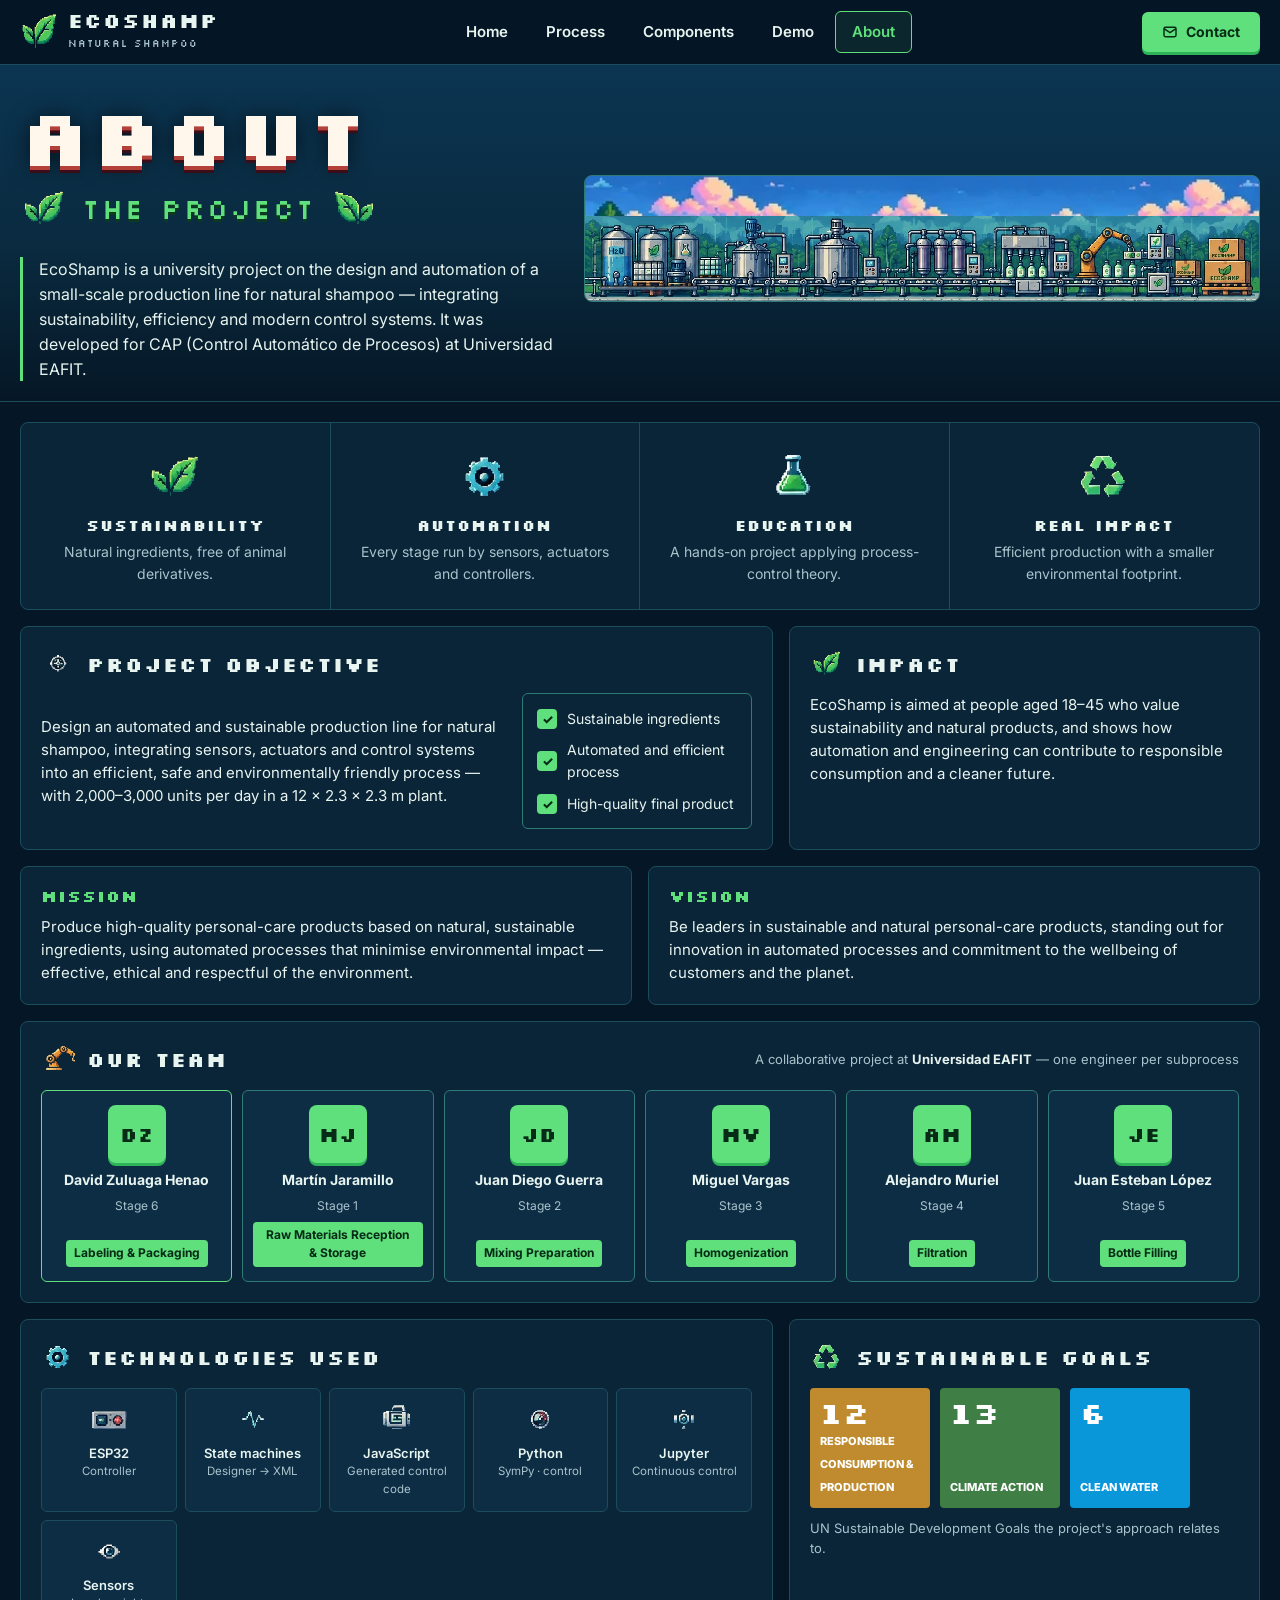
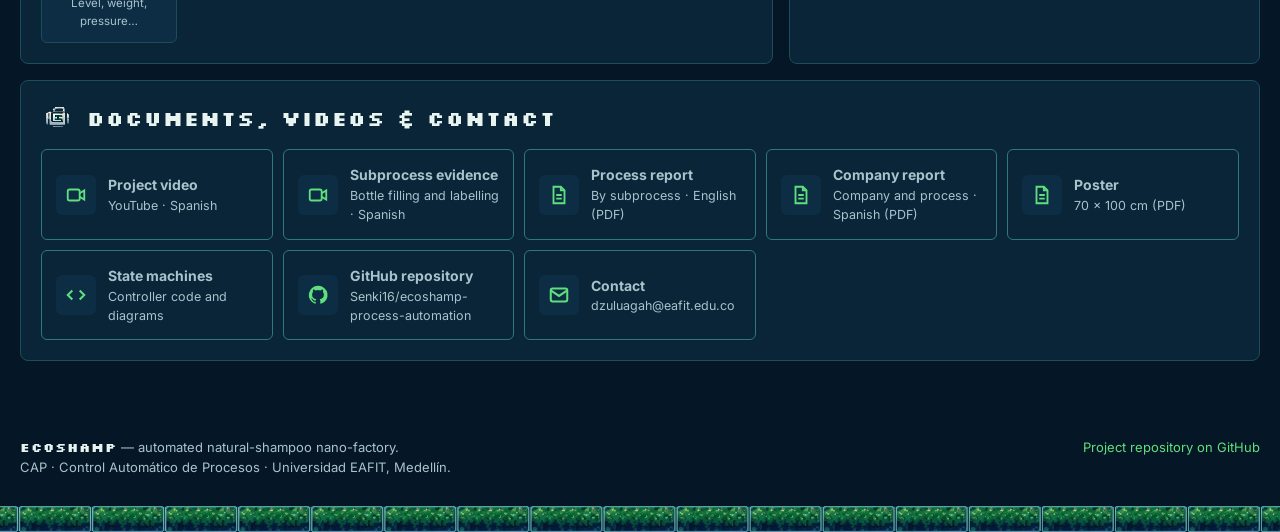
==== website/about.html @ e1535c57 "Add project website (home, process, components, interactive demo, about) Static HTML/CSS/JS site in " ====
<!doctype html>
<html lang="en">
<head>
<meta charset="utf-8">
<meta name="viewport" content="width=device-width, initial-scale=1">
<title>About the Project · EcoShamp</title>
<meta name="description" content="About EcoShamp: objective, team, technologies and documents of the process-automation project at Universidad EAFIT.">
<link rel="icon" href="assets/img/leaf_logo.png">
<link rel="preconnect" href="https://fonts.googleapis.com">
<link rel="preconnect" href="https://fonts.gstatic.com" crossorigin>
<link href="https://fonts.googleapis.com/css2?family=Inter:wght@400;500;600;700&family=Silkscreen:wght@400;700&display=swap" rel="stylesheet">
<link rel="stylesheet" href="assets/css/style.css">
<style>
  .about-hero .wrap { display: grid; grid-template-columns: minmax(0, 1fr) minmax(0, 1.25fr); gap: 24px; align-items: center; padding-top: 30px; padding-bottom: 20px; }
  .about-hero .intro { border-left: 3px solid var(--green); padding-left: 16px; margin-top: 22px; font-size: 16px; }
  .about-hero .art { border-radius: 8px; overflow: hidden; border: 1px solid var(--line-strong); background: url(assets/img/landscape.webp) center 20% / cover; padding-top: 40px; }
  .about-hero .art img { width: 100%; }
  .obj { display: grid; grid-template-columns: 1.6fr 1fr; gap: 16px; }
  .obj .panel { padding: 20px; }
  .obj h2, .blk h2 { font-family: var(--display); font-size: 20px; letter-spacing: 1px; text-transform: uppercase; display: flex; gap: 12px; align-items: center; }
  .obj h2 img, .blk h2 img { width: 34px; height: 34px; object-fit: contain; }
  .obj-in { display: grid; grid-template-columns: 1fr 230px; gap: 18px; align-items: center; margin-top: 12px; }
  .checks { list-style: none; margin: 0; padding: 14px; border: 1px solid var(--line-strong); border-radius: 6px; display: grid; gap: 10px; font-size: 14px; }
  .checks li { display: flex; gap: 10px; align-items: center; }
  .checks li::before { content: "✓"; display: grid; place-items: center; width: 20px; height: 20px; border-radius: 4px; background: var(--green); color: var(--green-ink); font-weight: 800; font-size: 13px; flex: none; }
  .blk { padding: 20px; margin-top: 16px; }
  .blk-head { display: flex; justify-content: space-between; align-items: center; gap: 12px; flex-wrap: wrap; margin-bottom: 14px; }
  .team6 { display: grid; grid-template-columns: repeat(6, 1fr); gap: 10px; }
  .card { text-align: center; background: var(--panel-2); border: 1px solid var(--line-strong); border-radius: 6px; padding: 14px 10px; display: flex; flex-direction: column; align-items: center; gap: 6px; }
  .card.me { border-color: var(--green); }
  .card .av { width: 58px; height: 58px; border-radius: 8px; display: grid; place-items: center; font: 700 20px var(--display); color: var(--green-ink); background: var(--green); box-shadow: 0 3px 0 var(--green-deep); image-rendering: pixelated; }
  .card b { font-size: 14px; }
  .card .role { font-size: 12px; font-weight: 700; background: var(--green); color: var(--green-ink); border-radius: 4px; padding: 4px 8px; margin-top: auto; }
  .card .n { font-size: 12px; color: var(--text-2); }
  .tech-sdg { display: grid; grid-template-columns: 1.6fr 1fr; gap: 16px; }
  .tech { display: grid; grid-template-columns: repeat(auto-fill, minmax(112px, 1fr)); gap: 8px; }
  .tech div { background: var(--panel-2); border: 1px solid var(--line); border-radius: 6px; padding: 12px 6px; text-align: center; font-size: 13px; font-weight: 600; }
  .tech img { width: 40px; height: 36px; object-fit: contain; margin: 0 auto 6px; }
  .tech small { display: block; color: var(--text-2); font-weight: 400; font-size: 11.5px; }
  .sdgs { display: flex; gap: 10px; flex-wrap: wrap; }
  .sdg { width: 120px; min-height: 110px; border-radius: 4px; padding: 10px; color: #fff; display: flex; flex-direction: column; justify-content: space-between; }
  .sdg b { font: 700 30px/1 var(--display); }
  .sdg span { font-size: 11px; font-weight: 800; text-transform: uppercase; line-height: 1.2; }
  .sdg p { font-size: 11px; opacity: .9; margin-top: 6px; }
  .mv { display: grid; grid-template-columns: 1fr 1fr; gap: 16px; margin-top: 16px; }
  .mv .panel { padding: 20px; }
  .mv h3 { font-family: var(--display); font-size: 16px; color: var(--green); text-transform: uppercase; letter-spacing: 1px; margin-bottom: 8px; }
  @media (max-width: 1100px) { .team6 { grid-template-columns: repeat(3, 1fr); } }
  @media (max-width: 820px) {
    .about-hero .wrap, .obj, .obj-in, .tech-sdg, .mv { grid-template-columns: 1fr; }
    .team6 { grid-template-columns: repeat(2, 1fr); }
  }
</style>
<script src="assets/js/data.js"></script>
<script src="assets/js/common.js"></script>
</head>
<body>
<main>
  <section class="banner about-hero">
    <div class="wrap">
      <div>
        <h1 class="title-xl" style="font-size:clamp(40px,7vw,80px)">About</h1>
        <div class="leafs" style="margin-top:12px"><img class="px" src="assets/img/f_leaf.png" alt=""><span class="title-sub">The project</span><img class="px" src="assets/img/f_leaf.png" alt="" style="transform:scaleX(-1)"></div>
        <p class="intro">EcoShamp is a university project on the design and automation of a small-scale production line for natural shampoo — integrating sustainability, efficiency and modern control systems. It was developed for CAP (Control Automático de Procesos) at Universidad EAFIT.</p>
      </div>
      <div class="art"><img class="px" src="assets/img/line_full.webp" alt="The EcoShamp production line"></div>
    </div>
  </section>

  <div class="wrap" style="padding-top:20px;padding-bottom:40px">
    <section class="panel features">
      <div class="feature"><img class="px" src="assets/img/f_leaf.png" alt=""><h3>Sustainability</h3><p>Natural ingredients, free of animal derivatives.</p></div>
      <div class="feature"><img class="px" src="assets/img/f_gear.png" alt=""><h3>Automation</h3><p>Every stage run by sensors, actuators and controllers.</p></div>
      <div class="feature"><img class="px" src="assets/img/f_flask.png" alt=""><h3>Education</h3><p>A hands-on project applying process-control theory.</p></div>
      <div class="feature"><img class="px" src="assets/img/f_recycle.png" alt=""><h3>Real impact</h3><p>Efficient production with a smaller environmental footprint.</p></div>
    </section>

    <div class="obj" style="margin-top:16px">
      <section class="panel">
        <h2><img class="px" src="assets/img/icons/s_orientation.png" alt="">Project objective</h2>
        <div class="obj-in">
          <p>Design an automated and sustainable production line for natural shampoo, integrating sensors, actuators and control systems into an efficient, safe and environmentally friendly process — with 2,000–3,000 units per day in a 12 × 2.3 × 2.3 m plant.</p>
          <ul class="checks"><li>Sustainable ingredients</li><li>Automated and efficient process</li><li>High-quality final product</li></ul>
        </div>
      </section>
      <section class="panel">
        <h2><img class="px" src="assets/img/f_leaf.png" alt="">Impact</h2>
        <p style="margin-top:12px">EcoShamp is aimed at people aged 18–45 who value sustainability and natural products, and shows how automation and engineering can contribute to responsible consumption and a cleaner future.</p>
      </section>
    </div>

    <div class="mv">
      <section class="panel"><h3>Mission</h3><p>Produce high-quality personal-care products based on natural, sustainable ingredients, using automated processes that minimise environmental impact — effective, ethical and respectful of the environment.</p></section>
      <section class="panel"><h3>Vision</h3><p>Be leaders in sustainable and natural personal-care products, standing out for innovation in automated processes and commitment to the wellbeing of customers and the planet.</p></section>
    </div>

    <section class="panel blk">
      <div class="blk-head">
        <h2><img class="px" src="assets/img/icons/a_robotic_arm.png" alt="">Our team</h2>
        <span class="muted small">A collaborative project at <b style="color:var(--text)">Universidad EAFIT</b> — one engineer per subprocess</span>
      </div>
      <div class="team6" id="team"></div>
    </section>

    <div class="tech-sdg">
      <section class="panel blk">
        <h2><img class="px" src="assets/img/f_gear.png" alt="">Technologies used</h2>
        <div class="tech" style="margin-top:14px">
          <div><img class="px" src="assets/img/icons/a_onoff_switch.png" alt="">ESP32<small>Controller</small></div>
          <div><img class="px" src="assets/img/icons/s_conductivity.png" alt="">State machines<small>Designer → XML</small></div>
          <div><img class="px" src="assets/img/icons/a_labeling_machine.png" alt="">JavaScript<small>Generated control code</small></div>
          <div><img class="px" src="assets/img/icons/s_pressure.png" alt="">Python<small>SymPy · control</small></div>
          <div><img class="px" src="assets/img/icons/s_flow.png" alt="">Jupyter<small>Continuous control</small></div>
          <div><img class="px" src="assets/img/icons/s_optical.png" alt="">Sensors<small>Level, weight, pressure…</small></div>
        </div>
      </section>
      <section class="panel blk">
        <h2><img class="px" src="assets/img/f_recycle.png" alt="">Sustainable goals</h2>
        <div class="sdgs" style="margin-top:14px">
          <div class="sdg" style="background:#bf8b2e"><b>12</b><div><span>Responsible consumption &amp; production</span></div></div>
          <div class="sdg" style="background:#3f7e44"><b>13</b><div><span>Climate action</span></div></div>
          <div class="sdg" style="background:#0a97d9"><b>6</b><div><span>Clean water</span></div></div>
        </div>
        <p class="muted small" style="margin-top:10px">UN Sustainable Development Goals the project's approach relates to.</p>
      </section>
    </div>

    <section class="panel blk" id="contact">
      <h2><img class="px" src="assets/img/icons/a_labeling_machine.png" alt="">Documents, videos &amp; contact</h2>
      <div class="docs" style="margin-top:14px" id="docs"></div>
    </section>
  </div>
</main>
<script>
document.addEventListener('DOMContentLoaded', () => {
  $('#team').innerHTML = TEAM.map(([name, role, n]) => {
    const ini = name.split(' ').filter(w => /^[A-ZÁÉÍÓÚ]/.test(w)).slice(0, 2).map(w => w[0]).join('');
    return `<div class="card ${n === 6 ? 'me' : ''}"><div class="av">${ini}</div><b>${esc(name)}</b><span class="n">Stage ${n}</span><span class="role">${esc(role)}</span></div>`;
  }).join('');
  const D = [
    ['video', 'Project video', 'YouTube · Spanish', 'https://youtu.be/ZryVBzmH6Tc'],
    ['video', 'Subprocess evidence', 'Bottle filling and labelling · Spanish', 'https://youtu.be/DVAGxc75j4o'],
    ['doc', 'Process report', 'By subprocess · English (PDF)', `${REPO}/blob/main/02_Process_Report/EcoShamp_Process_Report_EN.pdf`],
    ['doc', 'Company report', 'Company and process · Spanish (PDF)', `${REPO}/blob/main/01_Company_Report/EcoShamp_Company_Report_ES.pdf`],
    ['doc', 'Poster', '70 × 100 cm (PDF)', `${REPO}/blob/main/03_Poster/EcoShamp_Poster_70x100.pdf`],
    ['code', 'State machines', 'Controller code and diagrams', `${REPO}/tree/main/04_State_Machines`],
    ['github', 'GitHub repository', 'Senki16/ecoshamp-process-automation', REPO],
    ['mail', 'Contact', 'dzuluagah@eafit.edu.co', 'mailto:dzuluagah@eafit.edu.co'],
  ];
  $('#docs').innerHTML = D.map(([ic, b, s, h]) => `<a class="doc" href="${h}" ${h.startsWith('http') ? 'target="_blank" rel="noopener"' : ''}><span class="ic">${SVG[ic]}</span><span><b>${esc(b)}</b><span>${esc(s)}</span></span></a>`).join('');
});
</script>
</body>
</html>
---- website/assets/css/style.css ----
:root {
  --bg: #051726;
  --bg-2: #08213a;
  --panel: #0a2438;
  --panel-2: #0d2d45;
  --line: #1c4d5a;
  --line-strong: #2f7a74;
  --green: #5fe07c;
  --green-deep: #2eb358;
  --green-ink: #062b16;
  --teal: #4fd1c5;
  --blue: #45b4f0;
  --amber: #f3c13a;
  --red: #ff5d5d;
  --text: #e7f4ef;
  --text-2: #a9c3cc;
  --muted: #7896a3;
  --radius: 6px;
  --display: "Silkscreen", "Press Start 2P", monospace;
  --body: "Inter", system-ui, -apple-system, "Segoe UI", sans-serif;
  --maxw: 1320px;
}

* { box-sizing: border-box; }
html { scroll-behavior: smooth; }
body {
  margin: 0;
  background: var(--bg);
  color: var(--text);
  font-family: var(--body);
  font-size: 15px;
  line-height: 1.55;
  -webkit-font-smoothing: antialiased;
}
img { max-width: 100%; display: block; }
.px { image-rendering: pixelated; image-rendering: crisp-edges; }
a { color: var(--green); text-decoration: none; }
a:hover { text-decoration: underline; }
h1, h2, h3, h4 { margin: 0; font-weight: 700; line-height: 1.2; }
p { margin: 0; }
.wrap { max-width: var(--maxw); margin: 0 auto; padding: 0 20px; }

/* ---------- Nav ---------- */
.nav {
  position: sticky; top: 0; z-index: 50;
  background: rgba(5, 23, 38, 0.92);
  backdrop-filter: blur(8px);
  border-bottom: 1px solid var(--line);
}
.nav .wrap { display: flex; align-items: center; gap: 24px; height: 64px; }
.brand { display: flex; align-items: center; gap: 10px; color: var(--text); }
.brand:hover { text-decoration: none; }
.brand img { width: 38px; height: 38px; }
.brand b { font-family: var(--display); font-size: 20px; letter-spacing: 1px; display: block; line-height: 1; }
.brand small { font-family: var(--display); font-size: 10px; color: var(--text-2); letter-spacing: 1px; }
.nav ul { list-style: none; display: flex; gap: 4px; margin: 0 auto; padding: 0; }
.nav ul a {
  display: block; padding: 8px 16px; border-radius: var(--radius);
  color: var(--text); font-weight: 600; border: 1px solid transparent;
}
.nav ul a:hover { text-decoration: none; background: var(--panel-2); }
.nav ul a[aria-current="page"] { border-color: var(--green); color: var(--green); background: rgba(95, 224, 124, 0.08); }
.nav-toggle { display: none; margin-left: auto; background: none; border: 1px solid var(--line); color: var(--text); border-radius: var(--radius); padding: 6px 10px; font-size: 18px; }

/* ---------- Buttons ---------- */
.btn {
  display: inline-flex; align-items: center; gap: 8px; justify-content: center;
  padding: 10px 18px; border-radius: var(--radius);
  font: 700 14px/1 var(--body); cursor: pointer;
  border: 2px solid var(--green); color: var(--text); background: transparent;
  transition: background .15s, transform .1s, color .15s;
}
.btn:hover { text-decoration: none; background: rgba(95, 224, 124, 0.12); }
.btn:active { transform: translateY(1px); }
.btn.primary { background: var(--green); color: var(--green-ink); box-shadow: 0 3px 0 var(--green-deep); }
.btn.primary:hover { background: #7dea95; }
.btn.danger { border-color: var(--red); }
.btn.danger.on { background: var(--red); color: #2b0606; }
.btn[disabled] { opacity: .45; cursor: not-allowed; }
.btn svg { width: 16px; height: 16px; }

/* ---------- Common blocks ---------- */
.panel { background: var(--panel); border: 1px solid var(--line); border-radius: 8px; }
.panel-h { font-family: var(--display); font-size: 15px; color: var(--green); letter-spacing: .5px; text-transform: uppercase; }
.eyebrow { font-family: var(--display); color: var(--green); font-size: 13px; letter-spacing: 1px; text-transform: uppercase; }
.display { font-family: var(--display); letter-spacing: 1px; text-transform: uppercase; }
.title-xl {
  font-family: var(--display); text-transform: uppercase;
  font-size: clamp(34px, 7vw, 76px); letter-spacing: 2px; line-height: 1;
  color: #fff6ec;
  text-shadow: 0 4px 0 #b3413a, 0 7px 0 #3b0d18, 0 0 22px rgba(0,0,0,.6);
}
.title-sub { font-family: var(--display); color: var(--green); font-size: clamp(16px, 2.6vw, 28px); letter-spacing: 2px; text-transform: uppercase; text-shadow: 0 3px 0 #0b3a1c; }
.leafs { display: inline-flex; align-items: center; gap: 14px; }
.leafs img { width: clamp(28px, 4vw, 48px); }
.muted { color: var(--text-2); }
.small { font-size: 13px; }
.section { padding: 56px 0; border-bottom: 1px solid var(--line); }
.section-head { text-align: center; margin-bottom: 28px; }
.section-head h2 { font-family: var(--display); font-size: clamp(20px, 3vw, 30px); text-transform: uppercase; letter-spacing: 2px; display: inline-flex; align-items: center; gap: 14px; }
.section-head h2 img { width: 26px; }
.section-head p { color: var(--text-2); margin-top: 6px; }
.num {
  display: inline-grid; place-items: center; flex: none;
  width: 30px; height: 30px; border-radius: 5px;
  background: var(--green); color: var(--green-ink);
  font: 700 16px/1 var(--display);
  box-shadow: 0 2px 0 var(--green-deep);
}
.num.lg { width: 46px; height: 46px; font-size: 24px; }
.num.ghost { background: transparent; color: var(--teal); border: 2px solid var(--teal); box-shadow: none; border-radius: 50%; }
.chip { display: inline-flex; align-items: center; gap: 6px; font-size: 12px; padding: 3px 8px; border-radius: 4px; font-weight: 700; }
.chip.sensor { background: #1d5fae; color: #e6f1ff; }
.chip.actuator { background: #2a9d4f; color: #eafff0; }
.chip.control { background: #7a4bc4; color: #f3ecff; }
.chip.io { background: #9a6a12; color: #fff4dd; }
.status-dot { width: 10px; height: 10px; border-radius: 50%; display: inline-block; flex: none; }

/* ---------- Hero / banners ---------- */
.banner {
  position: relative; overflow: hidden;
  background: linear-gradient(#0b3552, #0a2a3f 55%, var(--bg));
  border-bottom: 1px solid var(--line);
}
.banner .sky { position: absolute; inset: 0; background: url(../img/landscape.webp) center 30% / cover; opacity: .55; }
.banner .sky::after { content: ""; position: absolute; inset: 0; background: linear-gradient(180deg, rgba(5,23,38,.25), rgba(5,23,38,.1) 50%, rgba(5,23,38,.9)); }
.banner > .wrap { position: relative; }

.hero .wrap { display: grid; grid-template-columns: 300px 1fr 220px; gap: 24px; align-items: center; padding-top: 34px; padding-bottom: 20px; }
.hero-copy h3 { font-family: var(--display); font-size: 22px; letter-spacing: 1px; text-transform: uppercase; }
.hero-copy p { margin: 12px 0 18px; color: var(--text); }
.hero-copy .btns { display: flex; gap: 10px; flex-wrap: wrap; }
.hero-title { text-align: center; }
.hero-tags { list-style: none; margin: 0; padding: 0 0 0 16px; border-left: 2px solid var(--green); font-family: var(--display); color: var(--teal); font-size: 12px; letter-spacing: 1px; line-height: 2; }
.hero-line { position: relative; margin-top: 8px; }
.hero-line img { width: 100%; }

/* conveyor bottles animation over the line image */
.line-stage { position: relative; }
.line-stage .belt { position: absolute; left: 0; right: 0; height: 0; }
.bottle-token {
  position: absolute; width: 11px; height: 17px; margin-left: -5px; top: -17px;
  background: #9df0b4; border: 2px solid #1d6b3a; border-radius: 2px 2px 3px 3px;
  box-shadow: 0 0 6px rgba(95,224,124,.7);
}
.bottle-token::before { content: ""; position: absolute; left: 1px; right: 1px; top: -5px; height: 4px; background: #e8f7f0; border: 1px solid #1d6b3a; }
.fluid-token { position: absolute; width: 11px; height: 11px; margin-left: -5px; top: -12px; border: 2px solid #d9f7ff; border-radius: 50%; background: var(--blue); box-shadow: 0 0 8px var(--blue); }

.page-banner .wrap { padding-top: 30px; padding-bottom: 24px; display: grid; grid-template-columns: 1fr minmax(0, 360px); gap: 24px; align-items: center; }
.page-banner h1 { font-family: var(--display); }
.page-banner .lead { font-size: 17px; margin-top: 10px; color: var(--text); }
.page-banner aside { color: var(--text); font-size: 14px; background: rgba(5,23,38,.7); border: 1px solid var(--line-strong); border-radius: 8px; padding: 14px 16px; }

/* ---------- Features ---------- */
.features { display: grid; grid-template-columns: repeat(4, 1fr); }
.feature { text-align: center; padding: 24px 18px; border-right: 1px solid var(--line); }
.feature:last-child { border-right: 0; }
.feature img { width: 58px; height: 58px; object-fit: contain; margin: 0 auto 12px; }
.feature h3 { font-family: var(--display); font-size: 15px; letter-spacing: 1px; text-transform: uppercase; }
.feature p { color: var(--text-2); font-size: 14px; margin-top: 6px; }

/* ---------- Process cards ---------- */
.stage-cards { display: grid; grid-template-columns: repeat(7, 1fr); gap: 10px; }
.stage-card {
  position: relative; display: flex; flex-direction: column;
  background: var(--panel); border: 1px solid var(--line-strong); border-radius: 6px;
  padding: 10px; color: var(--text); min-height: 190px; transition: border-color .15s, transform .15s;
}
.stage-card:hover { text-decoration: none; border-color: var(--green); transform: translateY(-2px); }
.stage-card header { display: flex; gap: 8px; align-items: flex-start; font-weight: 700; font-size: 13px; line-height: 1.25; min-height: 34px; }
.stage-card .art { flex: 1; display: flex; align-items: flex-end; justify-content: center; padding-top: 8px; }
.stage-card .art img { max-height: 110px; width: auto; }
.stage-card:not(:last-child)::after {
  content: ""; position: absolute; right: -11px; top: 50%; width: 0; height: 0; z-index: 2;
  border: 6px solid transparent; border-left: 8px solid var(--green); transform: translate(4px, -50%);
}

/* ---------- About / impact ---------- */
.impact { position: relative; overflow: hidden; }
.impact .bg { position: absolute; inset: 0; background: url(../img/forest_band.webp) bottom / cover; opacity: .35; }
.impact .wrap { position: relative; display: grid; grid-template-columns: 380px 1fr; gap: 36px; align-items: center; }
.impact h2 { font-family: var(--display); font-size: 26px; text-transform: uppercase; letter-spacing: 1px; }
.impact p { margin-top: 10px; color: var(--text); }
.pillars { display: flex; gap: 28px; margin: 20px 0 22px; flex-wrap: wrap; }
.pillars div { text-align: center; font-size: 13px; font-weight: 600; }
.pillars img { width: 40px; height: 40px; object-fit: contain; margin: 0 auto 6px; }
.stats { display: grid; grid-template-columns: repeat(4, 1fr); background: rgba(10, 36, 56, .92); border: 1px solid var(--line-strong); border-radius: 8px; }
.stat { display: flex; align-items: center; gap: 12px; padding: 16px; border-right: 1px solid var(--line); }
.stat:last-child { border-right: 0; }
.stat img { width: 46px; height: 46px; object-fit: contain; flex: none; }
.stat b { display: block; font-family: var(--display); font-size: 22px; line-height: 1.1; }
.stat span { font-size: 12px; color: var(--text-2); }

.cta { position: relative; overflow: hidden; padding: 30px 0; }
.cta .bg { position: absolute; inset: 0; background: url(../img/forest_strip.webp) center / cover; opacity: .45; }
.cta .wrap { position: relative; display: flex; align-items: center; justify-content: center; gap: 30px; flex-wrap: wrap; text-align: left; }
.cta h2 { font-family: var(--display); font-size: 22px; text-transform: uppercase; letter-spacing: 1px; }

/* ---------- Footer ---------- */
footer { position: relative; padding: 36px 0 28px; color: var(--text-2); font-size: 13px; }
footer .grass { position: absolute; left: 0; right: 0; bottom: 0; height: 26px; background: url(../img/grass_a.webp) repeat-x bottom / auto 26px; opacity: .8; }
footer .wrap { position: relative; display: flex; justify-content: space-between; gap: 20px; flex-wrap: wrap; padding-bottom: 26px; }

/* ---------- Process page ---------- */
.stepper { display: grid; grid-template-columns: repeat(7, 1fr); gap: 10px; }
.step {
  display: flex; align-items: center; gap: 10px; padding: 10px 12px; min-height: 58px;
  background: var(--panel); border: 1px solid var(--line-strong); border-radius: 6px;
  color: var(--text); font-weight: 600; font-size: 13px; line-height: 1.25; text-align: left; cursor: pointer; font-family: var(--body);
  position: relative;
}
.step:hover { border-color: var(--green); }
.step.active { border: 2px solid var(--green); background: rgba(95, 224, 124, .08); box-shadow: 0 0 0 3px rgba(95,224,124,.12); }
.step .num { width: 26px; height: 26px; font-size: 14px; }
.step img { width: 30px; height: 28px; object-fit: contain; }

.stage-detail { margin-top: 18px; }
.sd-head { display: grid; grid-template-columns: auto 1fr minmax(0, 520px); gap: 18px; align-items: center; padding: 16px 20px; }
.sd-head h2 { font-family: var(--display); font-size: 24px; text-transform: uppercase; letter-spacing: 1px; }
.sd-head .owner { color: var(--teal); font-size: 13px; margin-top: 4px; }
.sd-body { display: grid; grid-template-columns: 280px 1fr 330px; gap: 14px; margin-top: 14px; }
.sd-col { padding: 16px; }
.inputs { list-style: none; margin: 12px 0 0; padding: 0; display: grid; gap: 12px; }
.inputs li { display: flex; gap: 12px; align-items: center; }
.inputs .ico { width: 34px; height: 34px; border-radius: 6px; display: grid; place-items: center; background: var(--panel-2); border: 1px solid var(--line); flex: none; }
.inputs .ico img { width: 30px; height: 26px; object-fit: contain; }
.inputs b { display: block; font-size: 14px; }
.inputs span { font-size: 13px; color: var(--text-2); }
.scene {
  position: relative; border-radius: 6px; overflow: hidden; border: 1px solid var(--line-strong);
  background: url(../img/landscape.webp) center 20% / cover;
  display: flex; align-items: flex-end; justify-content: center; gap: 10px; padding: 26px 16px 0; min-height: 250px;
}
.scene::after { content: ""; position: absolute; left: 0; right: 0; bottom: 0; height: 26px; background: url(../img/conveyor_frame.webp) center / cover; opacity: .9; }
.scene img { position: relative; z-index: 1; max-height: 200px; width: auto; margin-bottom: 18px; filter: drop-shadow(0 4px 4px rgba(0,0,0,.4)); }
.flow { display: grid; grid-template-columns: repeat(auto-fit, minmax(150px, 1fr)); gap: 10px; margin-top: 12px; }
.flow-step { position: relative; background: var(--panel-2); border: 1px solid var(--line); border-radius: 6px; padding: 12px; }
.flow-step h4 { display: flex; align-items: center; gap: 8px; font-size: 14px; }
.flow-step h4 .num { width: 22px; height: 22px; font-size: 12px; }
.flow-step p { font-size: 13px; color: var(--text-2); margin-top: 6px; }
.kit { display: grid; grid-template-columns: repeat(3, 1fr); gap: 1px; background: var(--panel); border: 1px solid var(--line); border-radius: 6px; overflow: hidden; margin-top: 12px; }
.kit div { background: var(--panel); outline: 1px solid var(--line); padding: 10px 6px; text-align: center; font-size: 12px; font-weight: 600; line-height: 1.25; }
.kit img { width: 46px; height: 40px; object-fit: contain; margin: 0 auto 6px; }
.kit small { display: block; color: var(--text-2); font-weight: 400; }
.notes { list-style: none; margin: 10px 0 0; padding: 0; display: grid; gap: 6px; font-size: 13px; color: var(--text-2); }
.notes li::before { content: "▸ "; color: var(--green); }
.pager { display: flex; align-items: center; justify-content: space-between; gap: 16px; margin-top: 18px; flex-wrap: wrap; }
.dots { display: flex; align-items: center; }
.dots button { width: 34px; height: 34px; border-radius: 50%; border: 2px solid var(--line-strong); background: var(--panel); color: var(--text); font: 700 14px var(--body); cursor: pointer; }
.dots button.active { background: var(--green); color: var(--green-ink); border-color: var(--green); }
.dots i { width: 14px; height: 2px; background: var(--line-strong); }
.dims { display: flex; align-items: center; gap: 12px; padding: 12px 16px; }
.dims img { height: 40px; width: auto; }

.mef { margin-top: 14px; }
.mef table { width: 100%; border-collapse: collapse; font-size: 13px; }
.mef th, .mef td { text-align: left; padding: 7px 8px; border-bottom: 1px solid var(--line); vertical-align: top; }
.mef th { color: var(--text-2); font-weight: 600; }
.mef code, code { font-family: ui-monospace, "SF Mono", Menlo, monospace; font-size: 12.5px; background: var(--panel-2); padding: 1px 5px; border-radius: 3px; color: #cfe; }

/* ---------- Components page ---------- */
.comp-hero .wrap { grid-template-columns: minmax(0, 1fr) minmax(0, 1.1fr); }
.values { display: grid; grid-template-columns: repeat(4, 1fr); gap: 0; }
.values div { padding: 6px 16px; border-left: 1px solid var(--line-strong); }
.values img { width: 40px; height: 40px; object-fit: contain; margin-bottom: 8px; }
.values b { display: block; font-size: 15px; }
.values span { font-size: 13px; color: var(--text-2); }
.toolbar { display: flex; gap: 8px; flex-wrap: wrap; align-items: center; padding: 14px 0; }
.toolbar .tab { display: inline-flex; align-items: center; gap: 8px; padding: 9px 14px; border-radius: 6px; border: 1px solid var(--line-strong); background: var(--panel); color: var(--text); font: 600 14px var(--body); cursor: pointer; }
.toolbar .tab.active { background: var(--green); color: var(--green-ink); border-color: var(--green); }
.toolbar .tab img { width: 22px; height: 20px; object-fit: contain; }
.search { margin-left: auto; position: relative; }
.search input { width: 260px; max-width: 100%; padding: 10px 12px 10px 36px; border-radius: 6px; border: 1px solid var(--line-strong); background: var(--bg-2); color: var(--text); font: 14px var(--body); }
.search svg { position: absolute; left: 11px; top: 50%; transform: translateY(-50%); width: 16px; height: 16px; color: var(--text-2); }
.line-hotspots { position: relative; }
.hotspot { position: absolute; top: 0; bottom: 0; border: 2px solid transparent; border-radius: 6px; cursor: pointer; background: none; padding: 0; }
.hotspot:hover, .hotspot.active { border-color: var(--green); background: rgba(95,224,124,.08); }
.hotspot .num { position: absolute; top: 6px; left: 6px; width: 24px; height: 24px; font-size: 13px; }
.comp-layout { display: grid; grid-template-columns: 240px 1fr; gap: 16px; margin-top: 18px; }
.filters { padding: 16px; align-self: start; position: sticky; top: 80px; }
.filters label.h { display: block; font-weight: 700; font-size: 14px; margin: 14px 0 6px; }
.filters select { width: 100%; padding: 9px 10px; border-radius: 6px; border: 1px solid var(--line-strong); background: var(--bg-2); color: var(--text); font: 14px var(--body); }
.filters .check { display: flex; gap: 8px; align-items: center; font-size: 14px; padding: 4px 0; cursor: pointer; }
.filters input[type=checkbox] { accent-color: var(--green); width: 16px; height: 16px; }
.filters .btn { width: 100%; margin-top: 16px; }
.comp-head { display: flex; justify-content: space-between; align-items: center; gap: 10px; flex-wrap: wrap; margin-bottom: 12px; }
.comp-head h2 { font-size: 20px; }
.comp-head h2 span { color: var(--text-2); font-weight: 400; font-size: 15px; }
.comp-grid { display: grid; grid-template-columns: repeat(auto-fill, minmax(200px, 1fr)); gap: 12px; }
.comp {
  display: flex; flex-direction: column; background: var(--panel); border: 1px solid var(--line-strong); border-radius: 6px; padding: 10px 12px 12px;
}
.comp .top { display: flex; justify-content: space-between; align-items: flex-start; }
.comp .top img { width: 64px; height: 56px; object-fit: contain; margin: 0 auto; }
.comp h3 { font-size: 15px; margin-top: 8px; }
.comp p { font-size: 13px; color: var(--text-2); margin-top: 4px; flex: 1; }
.comp .foot { display: flex; justify-content: space-between; align-items: center; margin-top: 10px; gap: 6px; flex-wrap: wrap; }
.comp .foot .stages { font-size: 12px; background: var(--panel-2); border: 1px solid var(--line); border-radius: 4px; padding: 2px 7px; }
.comp .foot button { font: 600 12px var(--body); color: var(--text); background: none; border: 1px solid var(--green); border-radius: 4px; padding: 3px 8px; cursor: pointer; }
.empty { padding: 40px; text-align: center; color: var(--text-2); }

dialog { background: var(--panel); color: var(--text); border: 1px solid var(--green); border-radius: 8px; max-width: 520px; width: calc(100% - 32px); padding: 0; }
dialog::backdrop { background: rgba(2, 10, 18, .7); }
dialog .d-in { padding: 20px; }
dialog .d-top { display: flex; gap: 16px; align-items: center; }
dialog .d-top img { width: 80px; height: 70px; object-fit: contain; }
dialog h3 { font-size: 20px; }
dialog p { margin-top: 12px; color: var(--text-2); }
dialog .close { float: right; background: none; border: 0; color: var(--text); font-size: 22px; cursor: pointer; }

/* ---------- Demo page ---------- */
.demo-line { position: relative; margin-top: 14px; border-top: 1px solid var(--line); border-bottom: 1px solid var(--line); background: #0a2c43; }
.demo-line img.line { width: 100%; }
.demo-line .lbl { position: absolute; top: 6px; display: flex; align-items: center; gap: 6px; padding: 4px 8px; background: rgba(5,23,38,.85); border: 1px solid var(--line-strong); border-radius: 5px; font-size: 12px; font-weight: 700; cursor: pointer; color: var(--text); font-family: var(--body); transform: translateX(-50%); white-space: nowrap; }
.demo-line .lbl .num { width: 20px; height: 20px; font-size: 11px; }
.demo-line .lbl.active { border-color: var(--green); box-shadow: 0 0 0 2px rgba(95,224,124,.3); }
.demo-line .zone { position: absolute; top: 0; bottom: 0; pointer-events: none; transition: background .2s; }
.demo-line .zone.active { background: rgba(95, 224, 124, .1); box-shadow: inset 0 0 0 2px rgba(95,224,124,.5); }
.demo-line .zone.running::after { content: ""; position: absolute; left: 50%; top: 42px; width: 10px; height: 10px; margin-left: -5px; border-radius: 50%; background: var(--green); box-shadow: 0 0 10px var(--green); animation: blink 1s infinite; }
@keyframes blink { 50% { opacity: .2; } }
.demo-grid { display: grid; grid-template-columns: 1fr 1.15fr 1.25fr; gap: 12px; margin-top: 14px; }
.demo-grid .panel { padding: 14px 16px; }
.ctl-btns { display: grid; grid-template-columns: repeat(3, 1fr); gap: 8px; margin-top: 12px; }
.param { display: grid; grid-template-columns: 130px 1fr 70px; align-items: center; gap: 10px; font-size: 14px; margin-top: 8px; }
.param output { font-variant-numeric: tabular-nums; text-align: right; color: var(--text-2); }
input[type=range] { -webkit-appearance: none; appearance: none; width: 100%; height: 8px; border-radius: 4px; background: linear-gradient(90deg, var(--green) var(--p, 50%), #1a3d52 var(--p, 50%)); outline: none; }
input[type=range]::-webkit-slider-thumb { -webkit-appearance: none; width: 18px; height: 18px; border-radius: 50%; background: #d9f7ff; border: 3px solid var(--blue); cursor: pointer; }
input[type=range]::-moz-range-thumb { width: 14px; height: 14px; border-radius: 50%; background: #d9f7ff; border: 3px solid var(--blue); cursor: pointer; }
.kpis { display: grid; grid-template-columns: repeat(2, 1fr); gap: 8px; margin-top: 12px; }
.kpi { display: flex; gap: 8px; align-items: center; background: var(--panel-2); border: 1px solid var(--line); border-radius: 6px; padding: 10px 8px; min-width: 0; }
.kpi img { width: 30px; height: 30px; object-fit: contain; flex: none; }
.kpi b { display: block; font-size: 19px; font-variant-numeric: tabular-nums; line-height: 1.1; }
.kpi span { font-size: 11.5px; color: var(--text-2); line-height: 1.2; display: block; }
.demo-grid-2 { display: grid; grid-template-columns: 1fr 1.7fr 1.2fr; gap: 12px; margin-top: 12px; }
.demo-grid-2 > .panel { padding: 14px 16px; }
.info-scene { height: 110px; border-radius: 6px; margin-top: 10px; background: url(../img/landscape.webp) center 20% / cover; display: flex; align-items: flex-end; justify-content: center; gap: 4px; overflow: hidden; border: 1px solid var(--line-strong); }
.info-scene img { max-height: 96px; width: auto; }
.info-title { display: flex; gap: 10px; align-items: center; margin-top: 12px; font-weight: 700; font-size: 16px; }
.info-desc { font-size: 14px; color: var(--text); margin-top: 8px; }
.key-el { display: grid; grid-template-columns: repeat(4, 1fr); gap: 6px; margin-top: 8px; }
.key-el div { text-align: center; background: var(--panel-2); border: 1px solid var(--line); border-radius: 6px; padding: 8px 4px; font-size: 11px; line-height: 1.2; }
.key-el img { width: 34px; height: 30px; object-fit: contain; margin: 0 auto 4px; }
.info-btns { display: grid; grid-template-columns: 1fr 1fr; gap: 8px; margin-top: 12px; }
.tabs { display: flex; gap: 6px; flex-wrap: wrap; }
.tabs button { padding: 9px 16px; border-radius: 6px; border: 1px solid var(--line-strong); background: var(--panel-2); color: var(--text); font: 600 14px var(--body); cursor: pointer; }
.tabs button.active { background: var(--green); color: var(--green-ink); border-color: var(--green); }
.tab-body { margin-top: 12px; border: 1px solid var(--line); border-radius: 6px; min-height: 330px; background-color: #071d30; background-image: linear-gradient(rgba(79,209,197,.06) 1px, transparent 1px), linear-gradient(90deg, rgba(79,209,197,.06) 1px, transparent 1px); background-size: 22px 22px; padding: 14px; position: relative; }
.pf { display: flex; align-items: flex-end; justify-content: center; gap: 14px; min-height: 250px; position: relative; flex-wrap: wrap; padding-bottom: 22px; }
.pf::after { content: ""; position: absolute; left: 0; right: 0; bottom: 0; height: 18px; background: url(../img/conveyor_frame.webp) center / cover; opacity: .75; }
.pf figure { margin: 0; display: flex; flex-direction: column; align-items: center; gap: 6px; position: relative; z-index: 1; }
.pf figcaption { font-size: 12px; background: rgba(5,23,38,.9); border: 1px solid var(--line-strong); border-radius: 4px; padding: 3px 8px; text-align: center; }
.pf figcaption b { display: block; font-variant-numeric: tabular-nums; color: var(--text-2); font-weight: 500; }
.pf img { max-height: 150px; width: auto; }
.pf .arrow { align-self: center; color: var(--teal); font-size: 13px; font-weight: 700; text-align: center; }
.io-list { display: grid; grid-template-columns: 1fr 1fr; gap: 14px; }
.io-list h4 { font-size: 14px; margin-bottom: 8px; display: flex; gap: 8px; align-items: center; }
.io-row { display: flex; align-items: center; gap: 10px; padding: 6px 8px; border-radius: 5px; background: rgba(13, 45, 69, .8); margin-bottom: 6px; font-size: 13px; }
.io-row img { width: 30px; height: 26px; object-fit: contain; flex: none; }
.io-row .st { margin-left: auto; font-size: 11px; font-weight: 700; padding: 2px 6px; border-radius: 3px; background: #213b4d; color: var(--text-2); white-space: nowrap; }
.io-row .st.on { background: var(--green); color: var(--green-ink); }
.chart-wrap { position: relative; }
.chart-wrap canvas { width: 100%; height: 260px; display: block; }
.chart-tip { position: absolute; pointer-events: none; background: #06131f; border: 1px solid var(--line-strong); border-radius: 5px; padding: 6px 9px; font-size: 12px; white-space: nowrap; transform: translate(-50%, -110%); display: none; }
.chart-sel { display: flex; gap: 8px; align-items: center; margin-bottom: 8px; font-size: 13px; flex-wrap: wrap; }
.chart-sel select, .mini-sel { padding: 5px 8px; border-radius: 5px; border: 1px solid var(--line-strong); background: var(--bg-2); color: var(--text); font: 13px var(--body); }
.live { display: grid; grid-template-columns: repeat(2, 1fr); gap: 8px; margin-top: 10px; }
.reading { background: var(--panel-2); border: 1px solid var(--line); border-radius: 6px; padding: 9px 10px; }
.reading small { display: block; font-size: 12px; color: var(--text-2); line-height: 1.25; min-height: 30px; }
.reading b { font-size: 20px; font-variant-numeric: tabular-nums; }
.reading em { font-style: normal; font-size: 13px; color: var(--text-2); margin-left: 3px; }
.bar { height: 8px; border-radius: 4px; background: #1a3d52; margin-top: 6px; overflow: hidden; }
.bar i { display: block; height: 100%; background: var(--blue); transition: width .3s; }
.head-row h2 { white-space: nowrap; }
.head-row { display: flex; justify-content: space-between; align-items: center; gap: 8px; }
.mef-live { margin-top: 12px; }
.mef-states { display: grid; grid-template-columns: repeat(4, 1fr); gap: 5px; margin-top: 8px; }
.mef-states div { font: 600 11px/1.2 ui-monospace, Menlo, monospace; text-align: center; padding: 7px 3px; border-radius: 4px; border: 1px solid var(--line); background: var(--panel-2); color: var(--text-2); overflow-wrap: anywhere; }
.mef-states div.on { background: var(--green); color: var(--green-ink); border-color: var(--green); }
.lamps { display: flex; gap: 8px; flex-wrap: wrap; margin-top: 10px; }
.lamp { display: flex; align-items: center; gap: 5px; font: 600 11px ui-monospace, Menlo, monospace; padding: 4px 7px; border-radius: 4px; background: var(--panel-2); border: 1px solid var(--line); color: var(--text-2); }
.lamp i { width: 9px; height: 9px; border-radius: 50%; background: #2d4556; }
.lamp.on { color: var(--text); }
.lamp.on i { background: var(--green); box-shadow: 0 0 6px var(--green); }
.legend { display: flex; gap: 14px; flex-wrap: wrap; font-size: 13px; color: var(--text-2); margin-top: 10px; }
.legend span { display: inline-flex; gap: 6px; align-items: center; }
.sim-note { font-size: 12px; color: var(--muted); margin-top: 10px; }
.sim-state { display: inline-flex; align-items: center; gap: 6px; font-size: 13px; font-weight: 700; }

/* ---------- About page ---------- */
.about-grid { display: grid; grid-template-columns: 1fr 1fr; gap: 16px; }
.about-grid .panel { padding: 20px; }
.about-grid h3 { font-family: var(--display); font-size: 17px; letter-spacing: 1px; text-transform: uppercase; color: var(--green); margin-bottom: 10px; }
.team { display: grid; grid-template-columns: repeat(auto-fill, minmax(190px, 1fr)); gap: 10px; }
.member { display: flex; gap: 10px; align-items: center; background: var(--panel); border: 1px solid var(--line-strong); border-radius: 6px; padding: 12px; }
.member.me { border-color: var(--green); }
.member b { display: block; font-size: 14px; }
.member span { font-size: 12.5px; color: var(--text-2); }
.docs { display: grid; grid-template-columns: repeat(auto-fill, minmax(230px, 1fr)); gap: 10px; }
.doc { display: flex; gap: 12px; align-items: center; background: var(--panel); border: 1px solid var(--line-strong); border-radius: 6px; padding: 14px; color: var(--text); }
.doc:hover { border-color: var(--green); text-decoration: none; }
.doc .ic { width: 40px; height: 40px; border-radius: 6px; background: var(--panel-2); display: grid; place-items: center; flex: none; color: var(--green); }
.doc .ic svg { width: 22px; height: 22px; }
.doc b { display: block; font-size: 14px; }
.doc span { font-size: 12.5px; color: var(--text-2); }
.benefits { display: grid; grid-template-columns: repeat(3, 1fr); gap: 10px; }
.benefit { background: var(--panel-2); border: 1px solid var(--line); border-radius: 6px; padding: 12px; font-size: 13px; }
.benefit b { display: block; font-size: 14px; margin-bottom: 4px; color: var(--text); }
.benefit ul { margin: 0; padding-left: 18px; color: var(--text-2); }

/* ---------- Responsive ---------- */
@media (max-width: 1180px) {
  .hero .wrap { grid-template-columns: 1fr; text-align: center; }
  .hero-copy .btns { justify-content: center; }
  .hero-tags { display: none; }
  .stage-cards { grid-template-columns: repeat(4, 1fr); }
  .stage-card::after { display: none; }
  .stepper { grid-template-columns: repeat(4, 1fr); }
  .sd-body { grid-template-columns: 1fr 1fr; }
  .sd-body .sd-mid { grid-column: 1 / -1; order: -1; }
  .demo-grid, .demo-grid-2 { grid-template-columns: 1fr 1fr; }
  .demo-grid > :last-child, .demo-grid-2 > :nth-child(2) { grid-column: 1 / -1; }
  .demo-grid-2 > :nth-child(2) { order: -1; }
  .comp-hero .wrap { grid-template-columns: 1fr; }
  .impact .wrap { grid-template-columns: 1fr; }
  .impact .wrap > img { max-width: 360px; margin: 0 auto; }
  .demo-line .lbl { display: none; }
}
@media (max-width: 820px) {
  .nav ul { display: none; position: absolute; top: 64px; left: 0; right: 0; flex-direction: column; background: var(--bg); border-bottom: 1px solid var(--line); padding: 10px 16px; }
  .nav ul.open { display: flex; }
  .nav-toggle { display: block; }
  .nav .btn.contact { display: none; }
  .features { grid-template-columns: 1fr 1fr; }
  .feature:nth-child(2) { border-right: 0; }
  .feature { border-bottom: 1px solid var(--line); }
  .stage-cards { grid-template-columns: repeat(2, 1fr); }
  .stats { grid-template-columns: 1fr 1fr; }
  .stat:nth-child(2) { border-right: 0; }
  .stepper { grid-template-columns: repeat(2, 1fr); }
  .sd-head { grid-template-columns: auto 1fr; }
  .sd-head > p { grid-column: 1 / -1; }
  .sd-body, .demo-grid, .demo-grid-2, .about-grid, .comp-layout { grid-template-columns: 1fr; }
  .demo-grid > *, .demo-grid-2 > * { grid-column: auto !important; }
  .filters { position: static; }
  .page-banner .wrap { grid-template-columns: 1fr; }
  .values { grid-template-columns: 1fr 1fr; row-gap: 14px; }
  .kpis { grid-template-columns: 1fr 1fr; }
  .io-list { grid-template-columns: 1fr; }
  .benefits { grid-template-columns: 1fr; }
  .search { margin-left: 0; width: 100%; }
  .search input { width: 100%; }
  .param { grid-template-columns: 110px 1fr 62px; }
  .wrap { padding: 0 16px; }
}
@media (prefers-reduced-motion: reduce) {
  * { animation: none !important; transition: none !important; }
}

/* keep grid children from forcing horizontal overflow */
.demo-grid > *, .demo-grid-2 > *, .sd-body > *, .comp-layout > *, .about-grid > *, .stepper > * { min-width: 0; }
.step span:last-child { min-width: 0; overflow-wrap: anywhere; }
.head-row { flex-wrap: wrap; }
.mini-sel { max-width: 100%; min-width: 0; }
@media (max-width: 1180px) { .hero-title { order: -1; } }
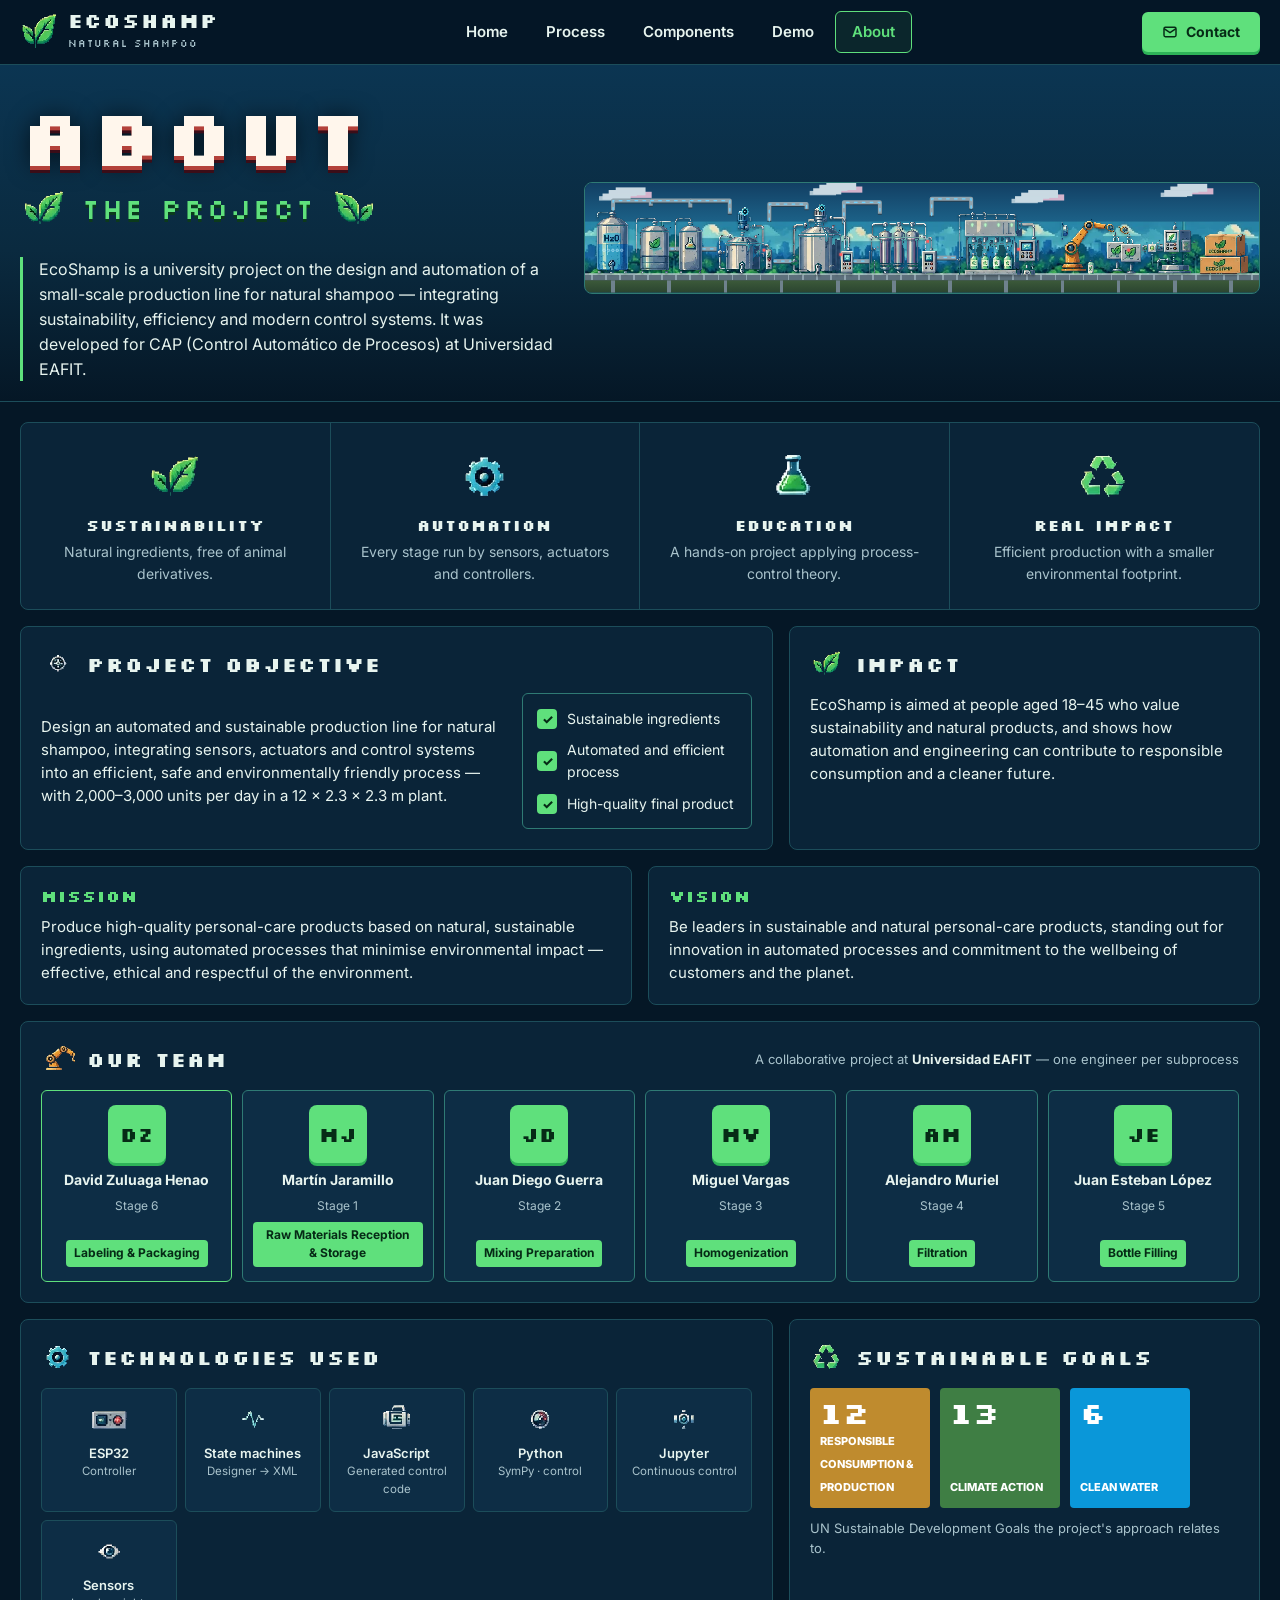
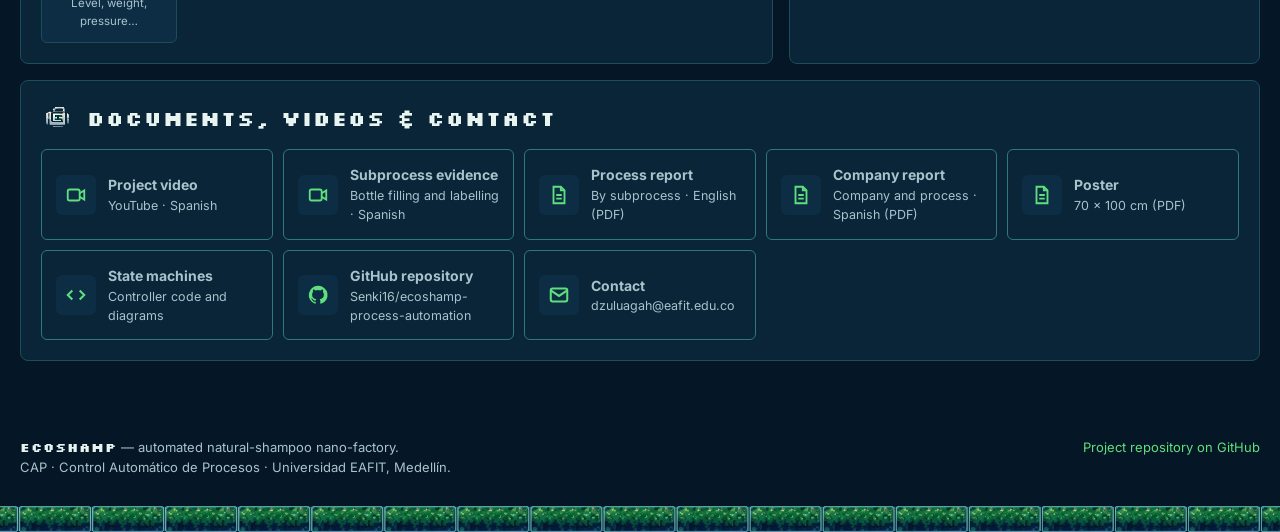
==== commit 7c987221: "Use the animated production line on process, components and about Process highlights the selected st" ====
--- a/website/about.html
+++ b/website/about.html
@@ -13,8 +13,7 @@
 <style>
   .about-hero .wrap { display: grid; grid-template-columns: minmax(0, 1fr) minmax(0, 1.25fr); gap: 24px; align-items: center; padding-top: 30px; padding-bottom: 20px; }
   .about-hero .intro { border-left: 3px solid var(--green); padding-left: 16px; margin-top: 22px; font-size: 16px; }
-  .about-hero .art { border-radius: 8px; overflow: hidden; border: 1px solid var(--line-strong); background: url(assets/img/landscape.webp) center 20% / cover; padding-top: 40px; }
-  .about-hero .art img { width: 100%; }
+  .about-hero .art { border-radius: 8px; overflow: hidden; border: 1px solid var(--line-strong); }
   .obj { display: grid; grid-template-columns: 1.6fr 1fr; gap: 16px; }
   .obj .panel { padding: 20px; }
   .obj h2, .blk h2 { font-family: var(--display); font-size: 20px; letter-spacing: 1px; text-transform: uppercase; display: flex; gap: 12px; align-items: center; }
@@ -53,6 +52,7 @@
 </style>
 <script src="assets/js/data.js"></script>
 <script src="assets/js/common.js"></script>
+<script src="assets/js/linesim.js"></script>
 </head>
 <body>
 <main>
@@ -63,7 +63,7 @@
         <div class="leafs" style="margin-top:12px"><img class="px" src="assets/img/f_leaf.png" alt=""><span class="title-sub">The project</span><img class="px" src="assets/img/f_leaf.png" alt="" style="transform:scaleX(-1)"></div>
         <p class="intro">EcoShamp is a university project on the design and automation of a small-scale production line for natural shampoo — integrating sustainability, efficiency and modern control systems. It was developed for CAP (Control Automático de Procesos) at Universidad EAFIT.</p>
       </div>
-      <div class="art"><img class="px" src="assets/img/line_full.webp" alt="The EcoShamp production line"></div>
+      <div class="art"><div id="asim" role="img" aria-label="Animated EcoShamp production line"></div></div>
     </div>
   </section>
 
@@ -133,6 +133,7 @@
 </main>
 <script>
 document.addEventListener('DOMContentLoaded', () => {
+  lineSim($('#asim'));
   $('#team').innerHTML = TEAM.map(([name, role, n]) => {
     const ini = name.split(' ').filter(w => /^[A-ZÁÉÍÓÚ]/.test(w)).slice(0, 2).map(w => w[0]).join('');
     return `<div class="card ${n === 6 ? 'me' : ''}"><div class="av">${ini}</div><b>${esc(name)}</b><span class="n">Stage ${n}</span><span class="role">${esc(role)}</span></div>`;
--- a/website/assets/css/style.css
+++ b/website/assets/css/style.css
@@ -462,3 +462,45 @@
 .head-row { flex-wrap: wrap; }
 .mini-sel { max-width: 100%; min-width: 0; }
 @media (max-width: 1180px) { .hero-title { order: -1; } }
+
+/* ---------- Animated production line ---------- */
+.ls-host { position: relative; overflow: hidden; width: 100%; }
+.ls { position: absolute; left: 0; top: 0; transform-origin: 0 0; overflow: hidden; }
+.ls-sky { position: absolute; inset: 0; background: linear-gradient(#123f63, #1f6b92 45%, #298aa0 60%); }
+.ls-trees { position: absolute; left: 0; right: 0; bottom: 18px; height: 144px; background: url(../img/forest_strip.webp) repeat-x bottom / auto 150px; }
+.ls-pipes { position: absolute; inset: 0; width: 100%; height: 100%; }
+.ls-pipes .p { fill: none; stroke: #8fa3ae; stroke-width: 9; stroke-linejoin: round; }
+.ls-pipes .p { filter: drop-shadow(0 2px 0 #2c3d48); }
+.ls-pipes .f { fill: none; stroke: #6fd2ff; stroke-width: 3; stroke-dasharray: 6 12; stroke-linecap: round; animation: ls-flow 1s linear infinite; }
+@keyframes ls-flow { to { stroke-dashoffset: -18; } }
+.ls-belt { position: absolute; left: 0; right: 0; height: 18px; border-top: 3px solid #c9d5db; border-bottom: 3px solid #43545f;
+  background: repeating-linear-gradient(90deg, #5d707c 0 14px, #8ea2ad 14px 18px, #5d707c 18px 32px); animation: ls-belt 0.9s linear infinite; }
+@keyframes ls-belt { to { background-position: 32px 0; } }
+.ls-legs { position: absolute; left: 0; right: 0; bottom: 0; background: repeating-linear-gradient(90deg, transparent 0 60px, #6f828d 60px 68px, transparent 68px 128px) , linear-gradient(#3c5a3a, #2a4430); }
+.ls-m { position: absolute; bottom: 41px; filter: drop-shadow(0 3px 2px rgba(0,0,0,.35)); }
+.ls-m.arm { transform-origin: 30% 95%; animation: ls-arm 3.2s ease-in-out infinite; }
+@keyframes ls-arm { 0%, 100% { transform: rotate(-3deg); } 50% { transform: rotate(4deg) translateY(-2px); } }
+.ls-m.boxes { animation: ls-box 1.9s ease-in-out infinite; transform-origin: 50% 100%; }
+@keyframes ls-box { 0%, 85%, 100% { transform: scale(1); } 92% { transform: scale(1.03, .97); } }
+.ls-gear { position: absolute; width: 26px; height: 26px; animation: ls-spin 2.4s linear infinite; }
+.ls-gear.rev { animation-direction: reverse; animation-duration: 1.6s; }
+@keyframes ls-spin { to { transform: rotate(360deg); } }
+.ls-drop { position: absolute; top: 92px; width: 5px; height: 8px; border-radius: 50% 50% 50% 50% / 30% 30% 70% 70%; background: #b8f5c8; box-shadow: 0 0 5px #7ee39a; animation: ls-drop 1s ease-in infinite; }
+@keyframes ls-drop { 0% { transform: translateY(0); opacity: 0; } 15% { opacity: 1; } 100% { transform: translateY(40px); opacity: 0; } }
+.ls-led { position: absolute; width: 6px; height: 6px; background: #ff5d5d; box-shadow: 0 0 6px #ff5d5d; z-index: 2; animation: ls-led 1.1s steps(1) infinite; }
+@keyframes ls-led { 50% { background: #5fe07c; box-shadow: 0 0 6px #5fe07c; } }
+.ls-bubble { position: absolute; top: 150px; width: 7px; height: 7px; border-radius: 50%; border: 1.5px solid #d4f3ff; background: rgba(160,220,255,.35); z-index: 3; animation: ls-bub 3.5s ease-in infinite; }
+@keyframes ls-bub { 0% { transform: translateY(0); opacity: 0; } 20% { opacity: 1; } 100% { transform: translate(6px, -70px); opacity: 0; } }
+.ls-bottles { position: absolute; inset: 0; z-index: 1; }
+.ls-bottle { position: absolute; top: 176px; width: 26px; height: auto; margin-left: -13px; filter: saturate(.6) brightness(.95); }
+.ls-bottle.labeled { filter: none; }
+.ls-m { z-index: 2; }
+.ls-gear, .ls-drop { z-index: 3; }
+.ls.paused *, .ls.paused { animation-play-state: paused !important; }
+.ls img { max-width: none; }
+.ls .ls-m { width: auto; }
+.ls .ls-gear { width: 26px; }
+.ls .ls-bottle { width: 26px; }
+.ls-cloud { position: absolute; width: 64px; height: 14px; background: #e9f3f7; opacity: .85; box-shadow: 14px -8px 0 0 #e9f3f7, 32px -12px 0 2px #e9f3f7, 48px -4px 0 0 #f7c6dc, -10px 4px 0 -2px #c8dbe4; animation: ls-cloud linear infinite alternate; }
+@keyframes ls-cloud { to { transform: translateX(120px); } }
+.demo-line .lbl:last-child { transform: translateX(-85%); }
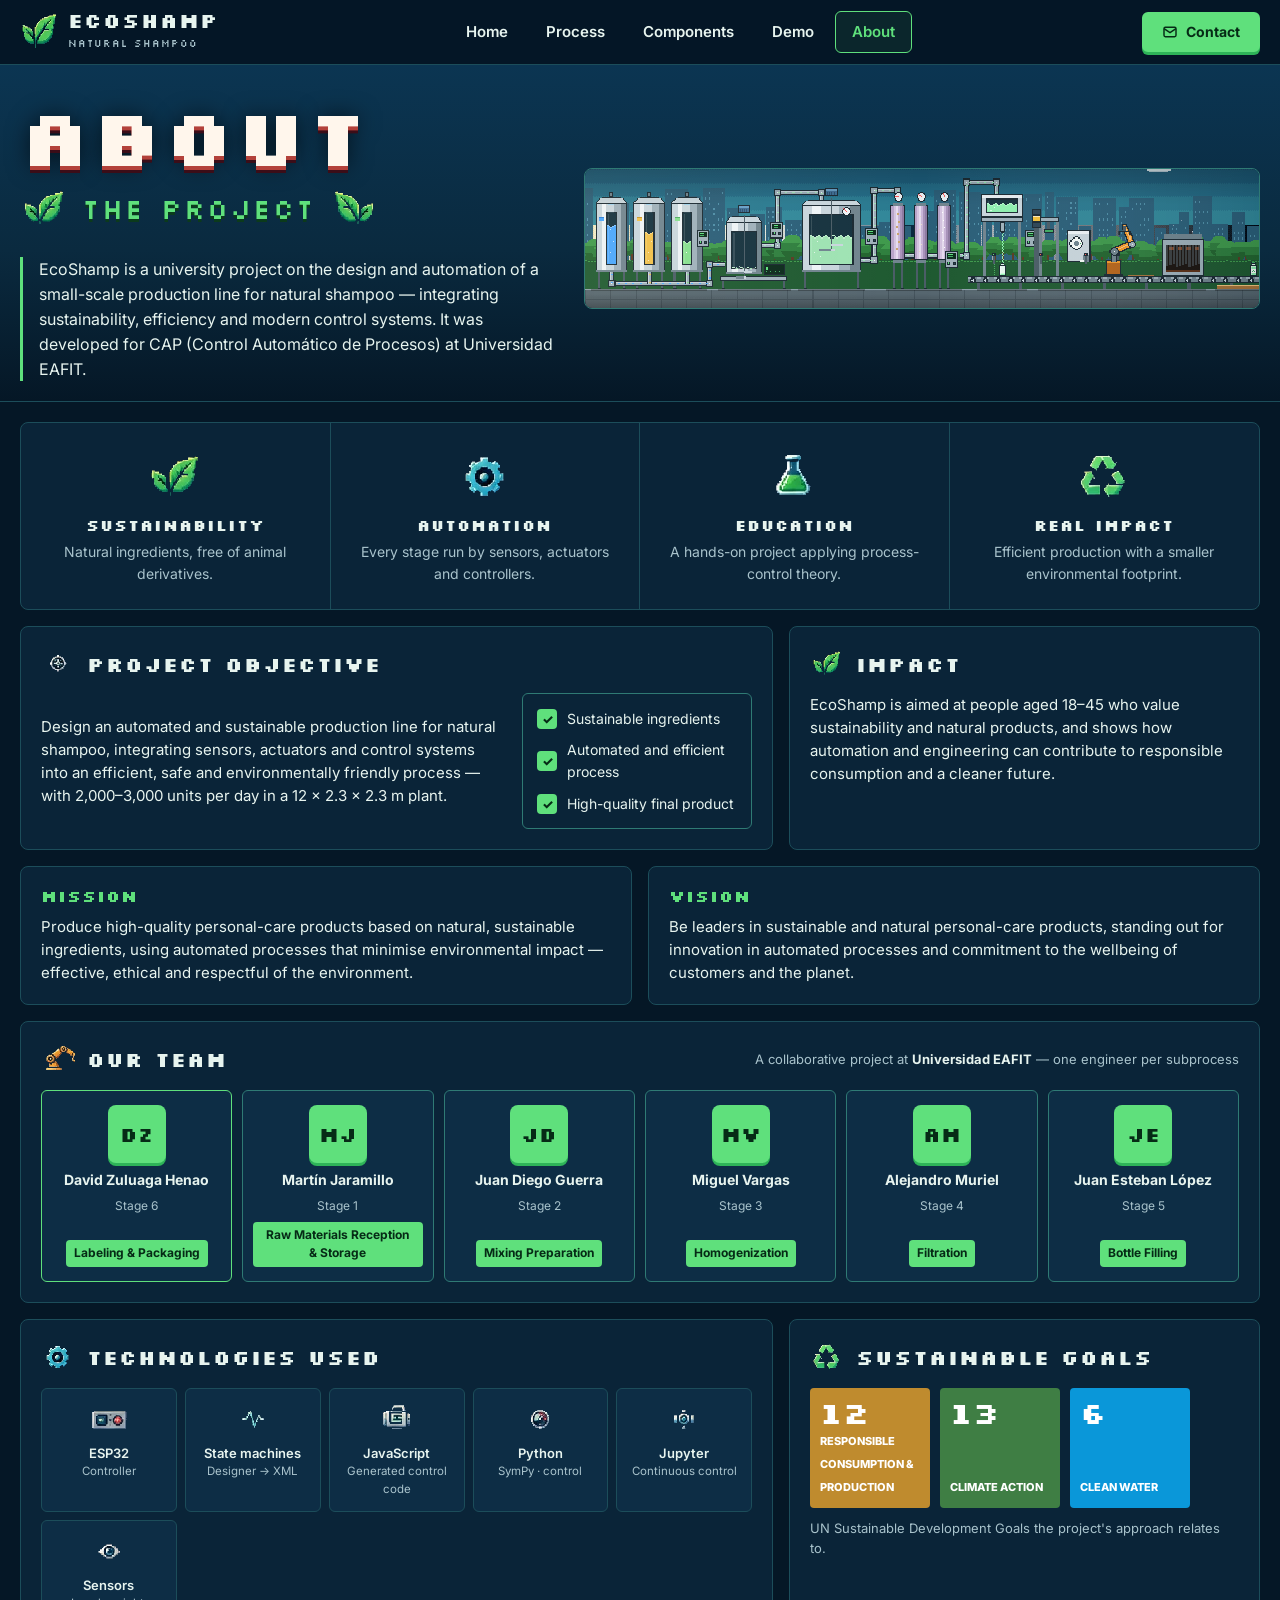
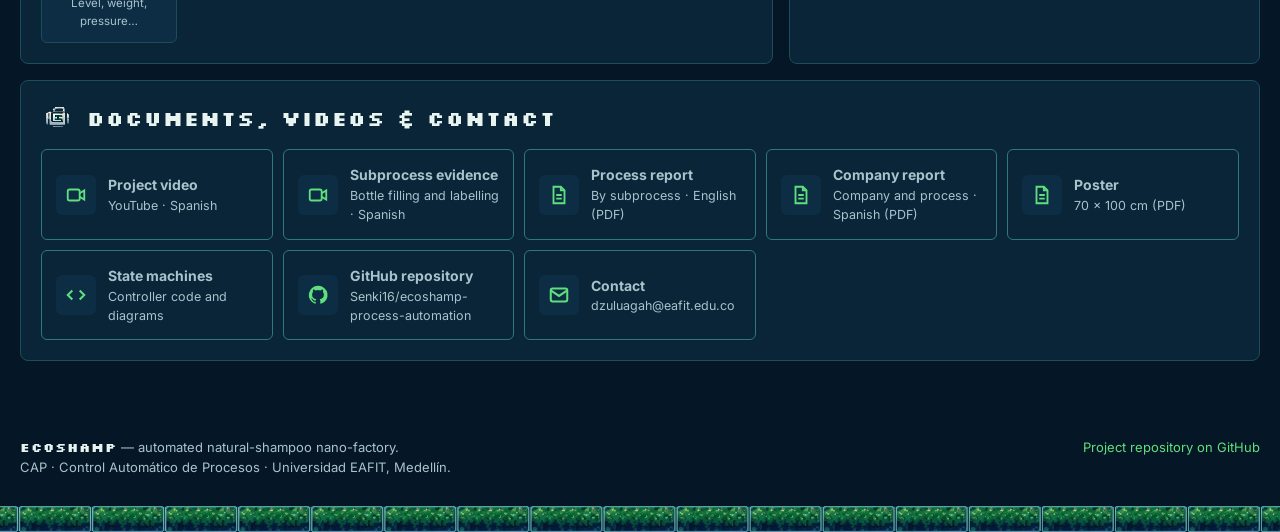
==== commit 60a4c369: "Use the procedural line on every page Move the simulation model to sim.js so the home, process, comp" ====
--- a/website/about.html
+++ b/website/about.html
@@ -52,7 +52,8 @@
 </style>
 <script src="assets/js/data.js"></script>
 <script src="assets/js/common.js"></script>
-<script src="assets/js/linesim.js"></script>
+<script src="assets/js/procline.js"></script>
+<script src="assets/js/sim.js"></script>
 </head>
 <body>
 <main>
@@ -133,7 +134,7 @@
 </main>
 <script>
 document.addEventListener('DOMContentLoaded', () => {
-  lineSim($('#asim'));
+  autoLine($('#asim'));
   $('#team').innerHTML = TEAM.map(([name, role, n]) => {
     const ini = name.split(' ').filter(w => /^[A-ZÁÉÍÓÚ]/.test(w)).slice(0, 2).map(w => w[0]).join('');
     return `<div class="card ${n === 6 ? 'me' : ''}"><div class="av">${ini}</div><b>${esc(name)}</b><span class="n">Stage ${n}</span><span class="role">${esc(role)}</span></div>`;
--- a/website/assets/css/style.css
+++ b/website/assets/css/style.css
@@ -463,44 +463,7 @@
 .mini-sel { max-width: 100%; min-width: 0; }
 @media (max-width: 1180px) { .hero-title { order: -1; } }
 
-/* ---------- Animated production line ---------- */
-.ls-host { position: relative; overflow: hidden; width: 100%; }
-.ls { position: absolute; left: 0; top: 0; transform-origin: 0 0; overflow: hidden; }
-.ls-sky { position: absolute; inset: 0; background: linear-gradient(#123f63, #1f6b92 45%, #298aa0 60%); }
-.ls-trees { position: absolute; left: 0; right: 0; bottom: 18px; height: 144px; background: url(../img/forest_strip.webp) repeat-x bottom / auto 150px; }
-.ls-pipes { position: absolute; inset: 0; width: 100%; height: 100%; }
-.ls-pipes .p { fill: none; stroke: #8fa3ae; stroke-width: 9; stroke-linejoin: round; }
-.ls-pipes .p { filter: drop-shadow(0 2px 0 #2c3d48); }
-.ls-pipes .f { fill: none; stroke: #6fd2ff; stroke-width: 3; stroke-dasharray: 6 12; stroke-linecap: round; animation: ls-flow 1s linear infinite; }
-@keyframes ls-flow { to { stroke-dashoffset: -18; } }
-.ls-belt { position: absolute; left: 0; right: 0; height: 18px; border-top: 3px solid #c9d5db; border-bottom: 3px solid #43545f;
-  background: repeating-linear-gradient(90deg, #5d707c 0 14px, #8ea2ad 14px 18px, #5d707c 18px 32px); animation: ls-belt 0.9s linear infinite; }
-@keyframes ls-belt { to { background-position: 32px 0; } }
-.ls-legs { position: absolute; left: 0; right: 0; bottom: 0; background: repeating-linear-gradient(90deg, transparent 0 60px, #6f828d 60px 68px, transparent 68px 128px) , linear-gradient(#3c5a3a, #2a4430); }
-.ls-m { position: absolute; bottom: 41px; filter: drop-shadow(0 3px 2px rgba(0,0,0,.35)); }
-.ls-m.arm { transform-origin: 30% 95%; animation: ls-arm 3.2s ease-in-out infinite; }
-@keyframes ls-arm { 0%, 100% { transform: rotate(-3deg); } 50% { transform: rotate(4deg) translateY(-2px); } }
-.ls-m.boxes { animation: ls-box 1.9s ease-in-out infinite; transform-origin: 50% 100%; }
-@keyframes ls-box { 0%, 85%, 100% { transform: scale(1); } 92% { transform: scale(1.03, .97); } }
-.ls-gear { position: absolute; width: 26px; height: 26px; animation: ls-spin 2.4s linear infinite; }
-.ls-gear.rev { animation-direction: reverse; animation-duration: 1.6s; }
-@keyframes ls-spin { to { transform: rotate(360deg); } }
-.ls-drop { position: absolute; top: 92px; width: 5px; height: 8px; border-radius: 50% 50% 50% 50% / 30% 30% 70% 70%; background: #b8f5c8; box-shadow: 0 0 5px #7ee39a; animation: ls-drop 1s ease-in infinite; }
-@keyframes ls-drop { 0% { transform: translateY(0); opacity: 0; } 15% { opacity: 1; } 100% { transform: translateY(40px); opacity: 0; } }
-.ls-led { position: absolute; width: 6px; height: 6px; background: #ff5d5d; box-shadow: 0 0 6px #ff5d5d; z-index: 2; animation: ls-led 1.1s steps(1) infinite; }
-@keyframes ls-led { 50% { background: #5fe07c; box-shadow: 0 0 6px #5fe07c; } }
-.ls-bubble { position: absolute; top: 150px; width: 7px; height: 7px; border-radius: 50%; border: 1.5px solid #d4f3ff; background: rgba(160,220,255,.35); z-index: 3; animation: ls-bub 3.5s ease-in infinite; }
-@keyframes ls-bub { 0% { transform: translateY(0); opacity: 0; } 20% { opacity: 1; } 100% { transform: translate(6px, -70px); opacity: 0; } }
-.ls-bottles { position: absolute; inset: 0; z-index: 1; }
-.ls-bottle { position: absolute; top: 176px; width: 26px; height: auto; margin-left: -13px; filter: saturate(.6) brightness(.95); }
-.ls-bottle.labeled { filter: none; }
-.ls-m { z-index: 2; }
-.ls-gear, .ls-drop { z-index: 3; }
-.ls.paused *, .ls.paused { animation-play-state: paused !important; }
-.ls img { max-width: none; }
-.ls .ls-m { width: auto; }
-.ls .ls-gear { width: 26px; }
-.ls .ls-bottle { width: 26px; }
-.ls-cloud { position: absolute; width: 64px; height: 14px; background: #e9f3f7; opacity: .85; box-shadow: 14px -8px 0 0 #e9f3f7, 32px -12px 0 2px #e9f3f7, 48px -4px 0 0 #f7c6dc, -10px 4px 0 -2px #c8dbe4; animation: ls-cloud linear infinite alternate; }
-@keyframes ls-cloud { to { transform: translateX(120px); } }
 .demo-line .lbl:last-child { transform: translateX(-85%); }
+.pl-canvas { display: block; width: 100%; height: auto; image-rendering: pixelated; image-rendering: crisp-edges; cursor: pointer; }
+.line-hotspots { overflow: hidden; }
+@media (max-width: 820px) { .hotspot .num { top: 3px; left: 2px; width: 18px; height: 18px; font-size: 10px; } }
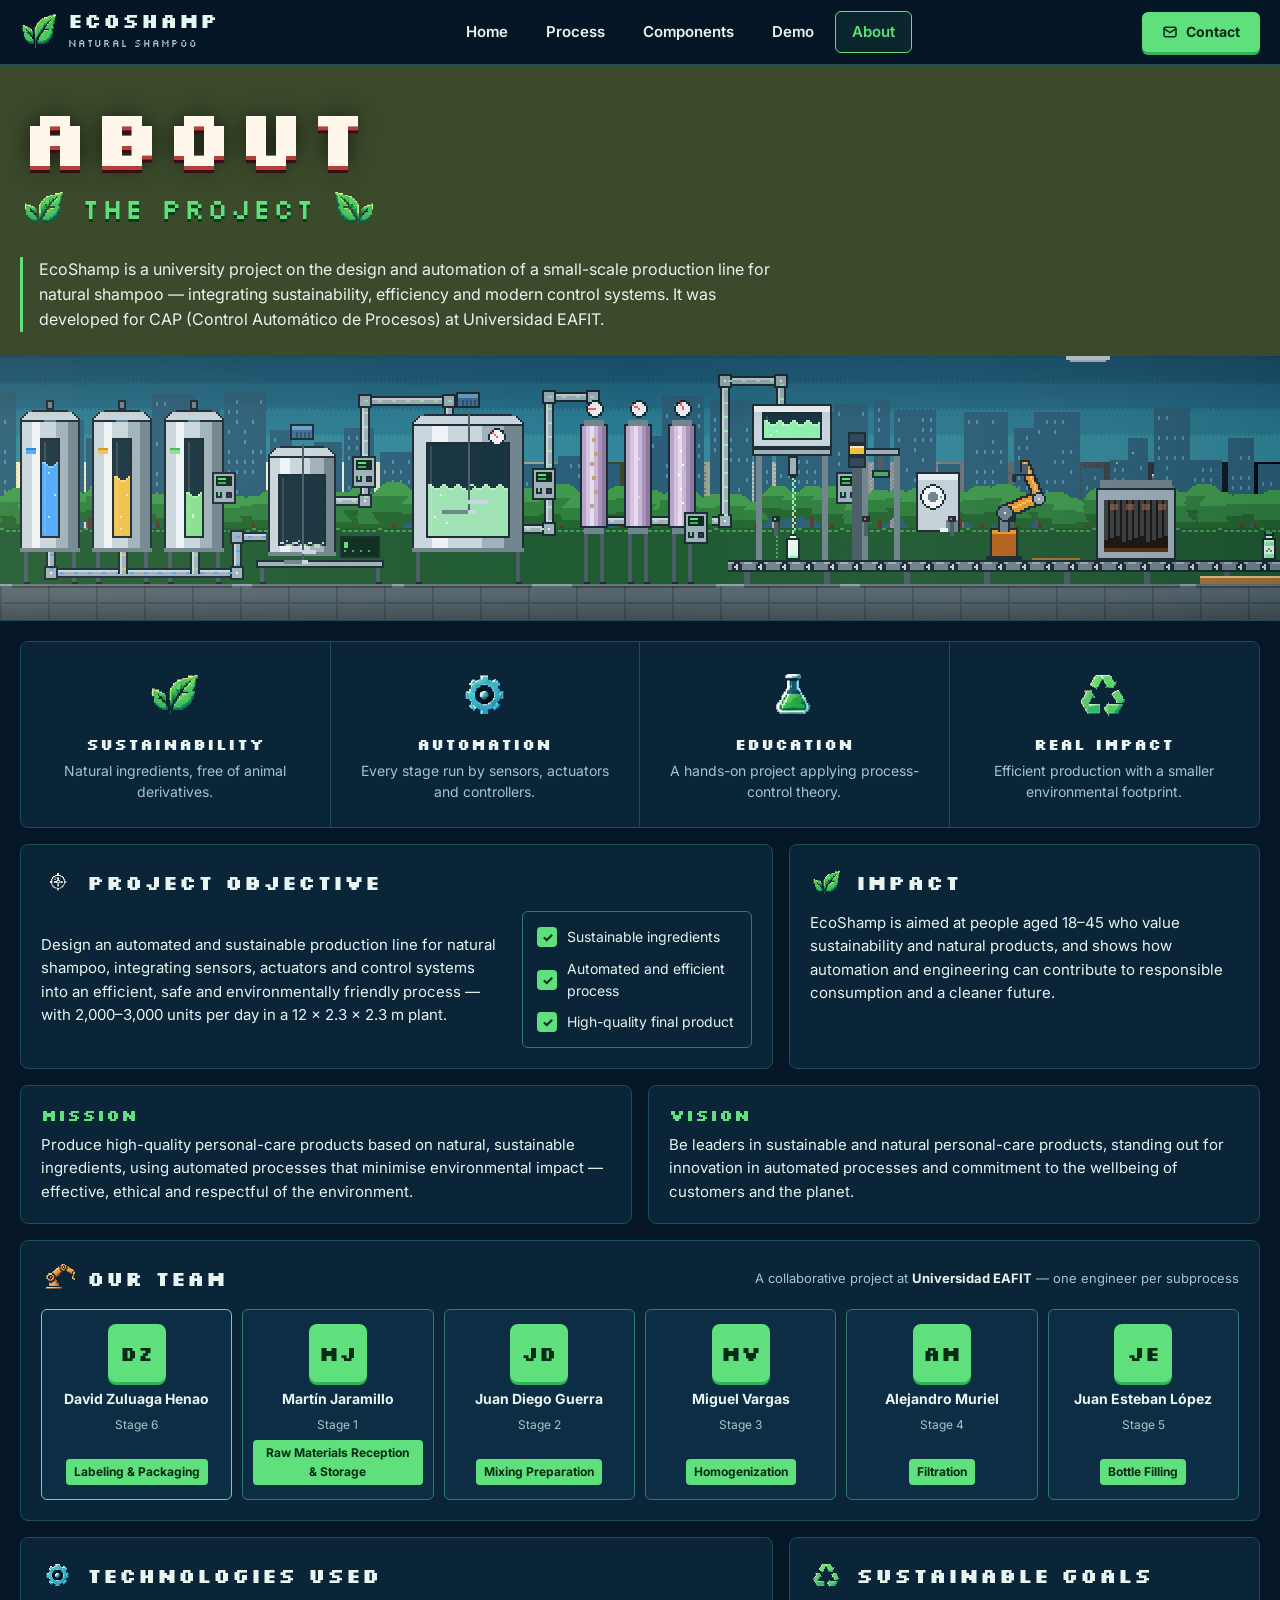
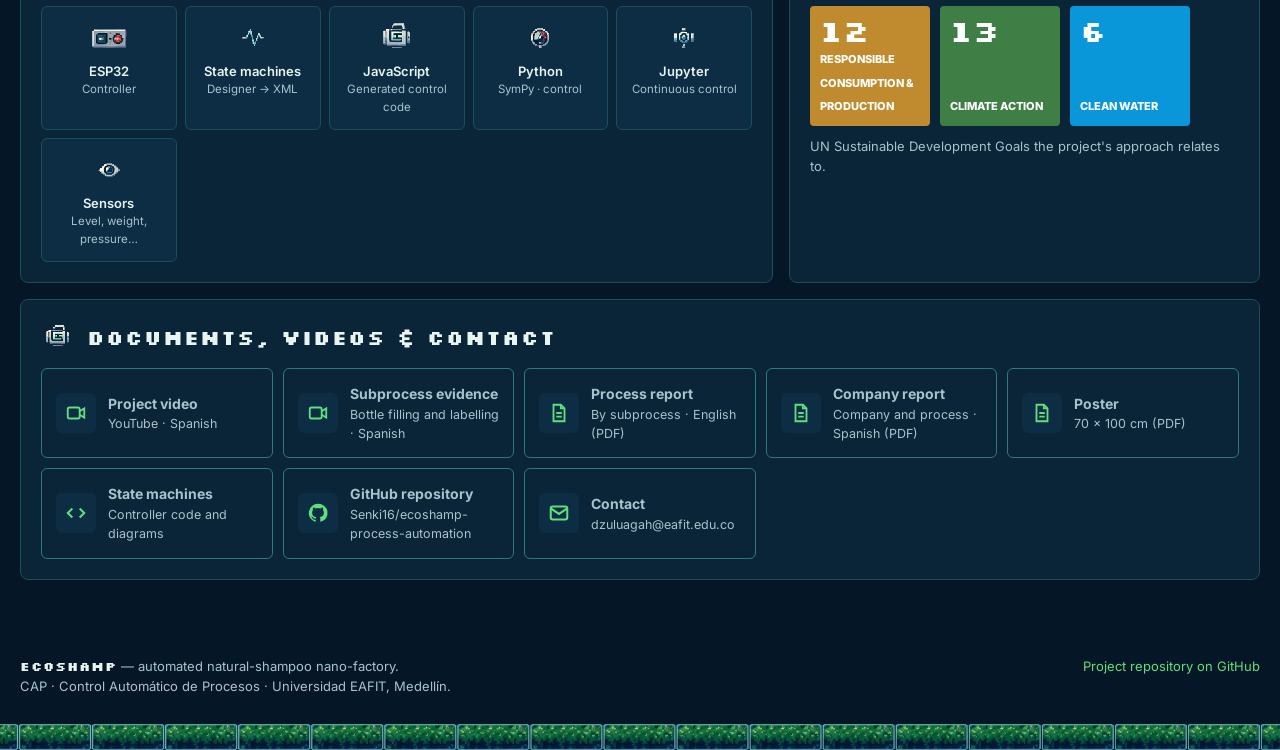
==== commit d2d5ab27: "Flat olive backgrounds and full-width line on About Replace the landscape and forest images behind t" ====
--- a/website/about.html
+++ b/website/about.html
@@ -11,9 +11,9 @@
 <link href="https://fonts.googleapis.com/css2?family=Inter:wght@400;500;600;700&family=Silkscreen:wght@400;700&display=swap" rel="stylesheet">
 <link rel="stylesheet" href="assets/css/style.css">
 <style>
-  .about-hero .wrap { display: grid; grid-template-columns: minmax(0, 1fr) minmax(0, 1.25fr); gap: 24px; align-items: center; padding-top: 30px; padding-bottom: 20px; }
+  .about-hero .wrap { padding-top: 30px; padding-bottom: 24px; }
+  .about-hero .intro { max-width: 760px; }
   .about-hero .intro { border-left: 3px solid var(--green); padding-left: 16px; margin-top: 22px; font-size: 16px; }
-  .about-hero .art { border-radius: 8px; overflow: hidden; border: 1px solid var(--line-strong); }
   .obj { display: grid; grid-template-columns: 1.6fr 1fr; gap: 16px; }
   .obj .panel { padding: 20px; }
   .obj h2, .blk h2 { font-family: var(--display); font-size: 20px; letter-spacing: 1px; text-transform: uppercase; display: flex; gap: 12px; align-items: center; }
@@ -46,7 +46,7 @@
   .mv h3 { font-family: var(--display); font-size: 16px; color: var(--green); text-transform: uppercase; letter-spacing: 1px; margin-bottom: 8px; }
   @media (max-width: 1100px) { .team6 { grid-template-columns: repeat(3, 1fr); } }
   @media (max-width: 820px) {
-    .about-hero .wrap, .obj, .obj-in, .tech-sdg, .mv { grid-template-columns: 1fr; }
+    .obj, .obj-in, .tech-sdg, .mv { grid-template-columns: 1fr; }
     .team6 { grid-template-columns: repeat(2, 1fr); }
   }
 </style>
@@ -64,8 +64,8 @@
         <div class="leafs" style="margin-top:12px"><img class="px" src="assets/img/f_leaf.png" alt=""><span class="title-sub">The project</span><img class="px" src="assets/img/f_leaf.png" alt="" style="transform:scaleX(-1)"></div>
         <p class="intro">EcoShamp is a university project on the design and automation of a small-scale production line for natural shampoo — integrating sustainability, efficiency and modern control systems. It was developed for CAP (Control Automático de Procesos) at Universidad EAFIT.</p>
       </div>
-      <div class="art"><div id="asim" role="img" aria-label="Animated EcoShamp production line"></div></div>
     </div>
+    <div id="asim" role="img" aria-label="Animated EcoShamp production line"></div>
   </section>
 
   <div class="wrap" style="padding-top:20px;padding-bottom:40px">
--- a/website/assets/css/style.css
+++ b/website/assets/css/style.css
@@ -15,6 +15,8 @@
   --text: #e7f4ef;
   --text-2: #a9c3cc;
   --muted: #7896a3;
+  --olive: #3b4a2b;
+  --olive-2: #33412a;
   --radius: 6px;
   --display: "Silkscreen", "Press Start 2P", monospace;
   --body: "Inter", system-ui, -apple-system, "Segoe UI", sans-serif;
@@ -119,11 +121,9 @@
 /* ---------- Hero / banners ---------- */
 .banner {
   position: relative; overflow: hidden;
-  background: linear-gradient(#0b3552, #0a2a3f 55%, var(--bg));
+  background: var(--olive);
   border-bottom: 1px solid var(--line);
 }
-.banner .sky { position: absolute; inset: 0; background: url(../img/landscape.webp) center 30% / cover; opacity: .55; }
-.banner .sky::after { content: ""; position: absolute; inset: 0; background: linear-gradient(180deg, rgba(5,23,38,.25), rgba(5,23,38,.1) 50%, rgba(5,23,38,.9)); }
 .banner > .wrap { position: relative; }
 
 .hero .wrap { display: grid; grid-template-columns: 300px 1fr 220px; gap: 24px; align-items: center; padding-top: 34px; padding-bottom: 20px; }
@@ -177,7 +177,8 @@
 
 /* ---------- About / impact ---------- */
 .impact { position: relative; overflow: hidden; }
-.impact .bg { position: absolute; inset: 0; background: url(../img/forest_band.webp) bottom / cover; opacity: .35; }
+.impact { background: var(--olive); }
+.impact .bg { display: none; }
 .impact .wrap { position: relative; display: grid; grid-template-columns: 380px 1fr; gap: 36px; align-items: center; }
 .impact h2 { font-family: var(--display); font-size: 26px; text-transform: uppercase; letter-spacing: 1px; }
 .impact p { margin-top: 10px; color: var(--text); }
@@ -192,7 +193,8 @@
 .stat span { font-size: 12px; color: var(--text-2); }
 
 .cta { position: relative; overflow: hidden; padding: 30px 0; }
-.cta .bg { position: absolute; inset: 0; background: url(../img/forest_strip.webp) center / cover; opacity: .45; }
+.cta { background: var(--olive-2); }
+.cta .bg { display: none; }
 .cta .wrap { position: relative; display: flex; align-items: center; justify-content: center; gap: 30px; flex-wrap: wrap; text-align: left; }
 .cta h2 { font-family: var(--display); font-size: 22px; text-transform: uppercase; letter-spacing: 1px; }
 
@@ -228,7 +230,7 @@
 .inputs span { font-size: 13px; color: var(--text-2); }
 .scene {
   position: relative; border-radius: 6px; overflow: hidden; border: 1px solid var(--line-strong);
-  background: url(../img/landscape.webp) center 20% / cover;
+  background: var(--olive-2);
   display: flex; align-items: flex-end; justify-content: center; gap: 10px; padding: 26px 16px 0; min-height: 250px;
 }
 .scene::after { content: ""; position: absolute; left: 0; right: 0; bottom: 0; height: 26px; background: url(../img/conveyor_frame.webp) center / cover; opacity: .9; }
@@ -333,7 +335,7 @@
 .kpi span { font-size: 11.5px; color: var(--text-2); line-height: 1.2; display: block; }
 .demo-grid-2 { display: grid; grid-template-columns: 1fr 1.7fr 1.2fr; gap: 12px; margin-top: 12px; }
 .demo-grid-2 > .panel { padding: 14px 16px; }
-.info-scene { height: 110px; border-radius: 6px; margin-top: 10px; background: url(../img/landscape.webp) center 20% / cover; display: flex; align-items: flex-end; justify-content: center; gap: 4px; overflow: hidden; border: 1px solid var(--line-strong); }
+.info-scene { height: 110px; border-radius: 6px; margin-top: 10px; background: var(--olive-2); display: flex; align-items: flex-end; justify-content: center; gap: 4px; overflow: hidden; border: 1px solid var(--line-strong); }
 .info-scene img { max-height: 96px; width: auto; }
 .info-title { display: flex; gap: 10px; align-items: center; margin-top: 12px; font-weight: 700; font-size: 16px; }
 .info-desc { font-size: 14px; color: var(--text); margin-top: 8px; }
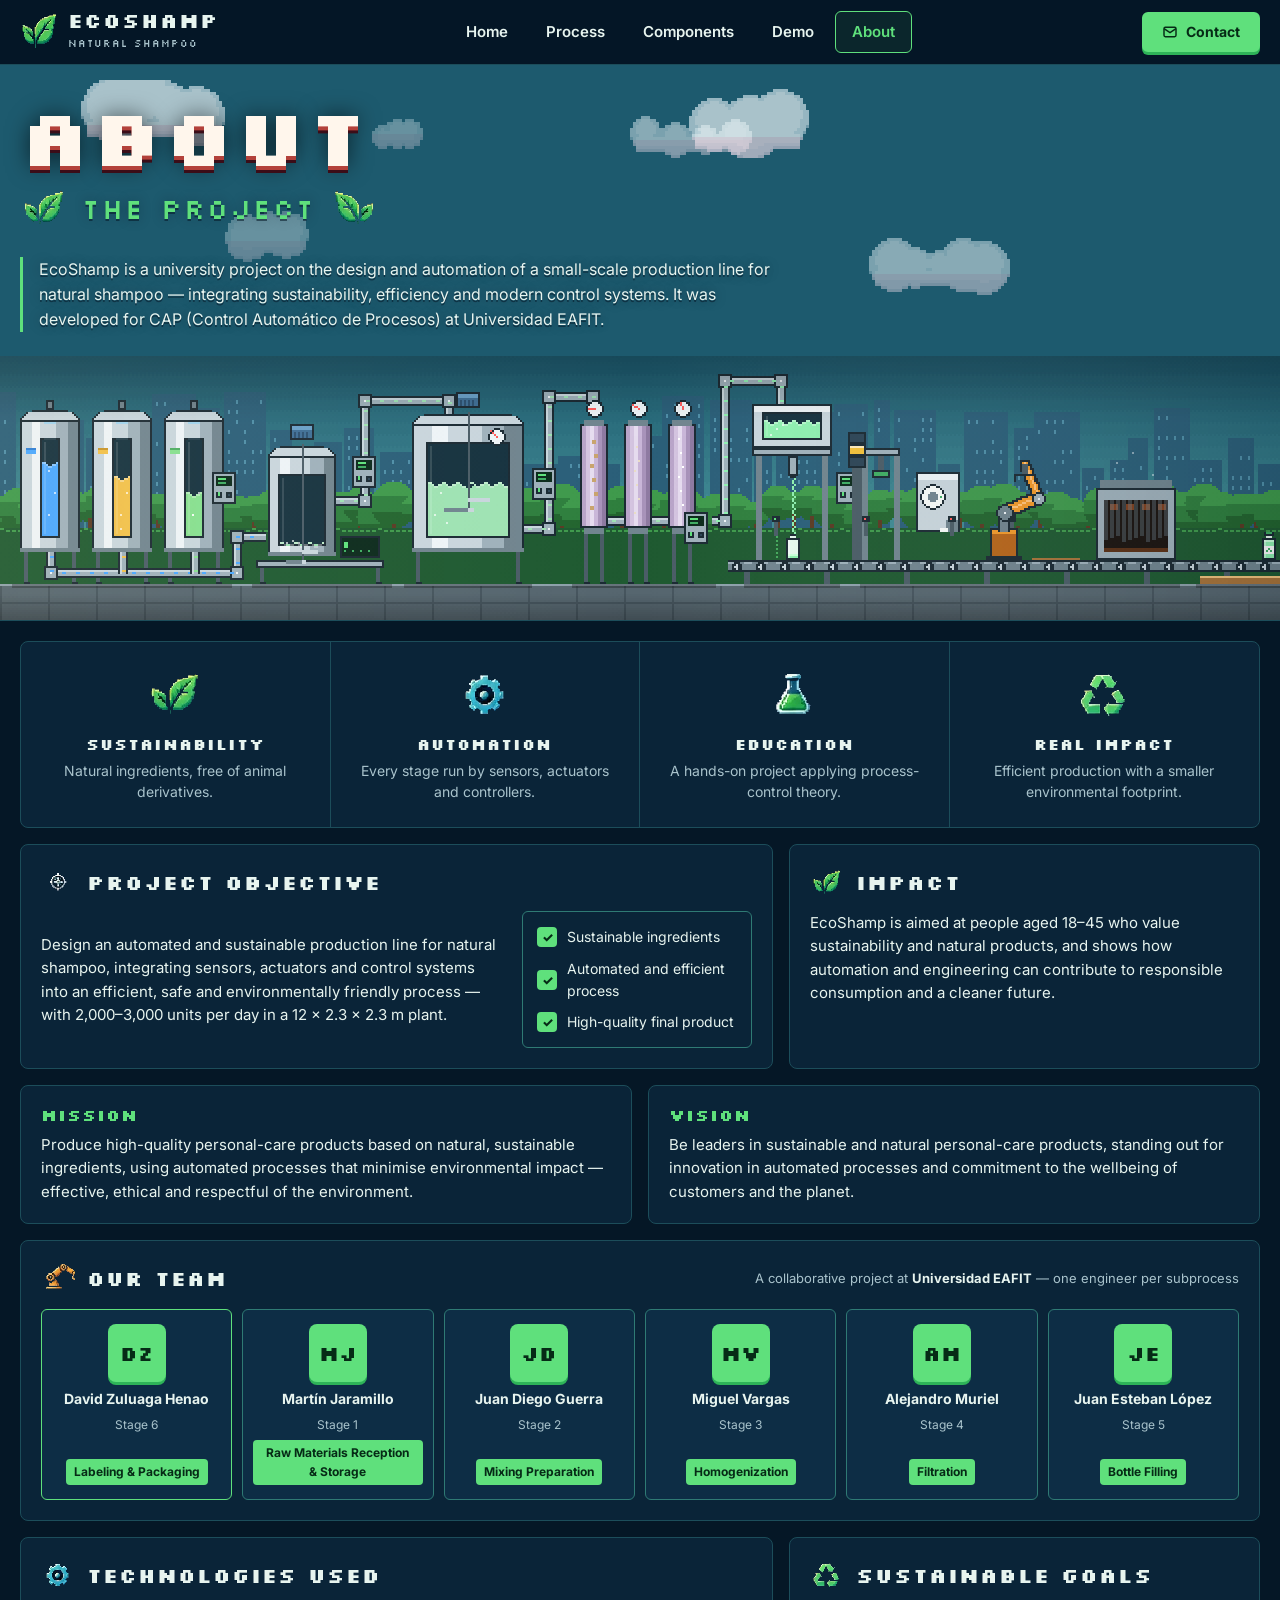
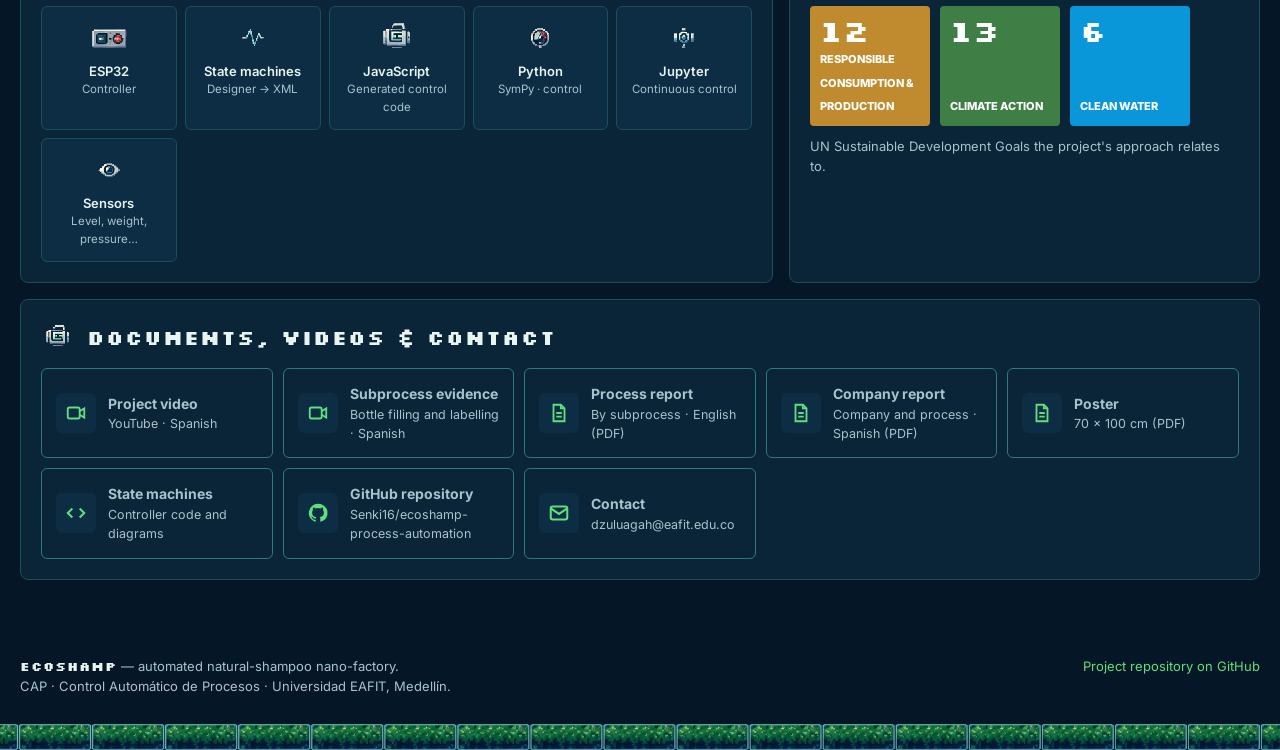
==== commit 7ba8de05: "Animated pixel sky with clouds and a passing plane behind the banners Every banner now has a pixel-a" ====
--- a/website/about.html
+++ b/website/about.html
@@ -52,6 +52,7 @@
 </style>
 <script src="assets/js/data.js"></script>
 <script src="assets/js/common.js"></script>
+<script src="assets/js/sky.js"></script>
 <script src="assets/js/procline.js"></script>
 <script src="assets/js/sim.js"></script>
 </head>
--- a/website/assets/css/style.css
+++ b/website/assets/css/style.css
@@ -15,8 +15,8 @@
   --text: #e7f4ef;
   --text-2: #a9c3cc;
   --muted: #7896a3;
-  --olive: #3b4a2b;
-  --olive-2: #33412a;
+  --section: #1d5a6e;
+  --section-2: #184c5e;
   --radius: 6px;
   --display: "Silkscreen", "Press Start 2P", monospace;
   --body: "Inter", system-ui, -apple-system, "Segoe UI", sans-serif;
@@ -121,7 +121,7 @@
 /* ---------- Hero / banners ---------- */
 .banner {
   position: relative; overflow: hidden;
-  background: var(--olive);
+  background: var(--section);
   border-bottom: 1px solid var(--line);
 }
 .banner > .wrap { position: relative; }
@@ -177,7 +177,7 @@
 
 /* ---------- About / impact ---------- */
 .impact { position: relative; overflow: hidden; }
-.impact { background: var(--olive); }
+.impact { background: var(--section); }
 .impact .bg { display: none; }
 .impact .wrap { position: relative; display: grid; grid-template-columns: 380px 1fr; gap: 36px; align-items: center; }
 .impact h2 { font-family: var(--display); font-size: 26px; text-transform: uppercase; letter-spacing: 1px; }
@@ -193,7 +193,7 @@
 .stat span { font-size: 12px; color: var(--text-2); }
 
 .cta { position: relative; overflow: hidden; padding: 30px 0; }
-.cta { background: var(--olive-2); }
+.cta { background: var(--section-2); }
 .cta .bg { display: none; }
 .cta .wrap { position: relative; display: flex; align-items: center; justify-content: center; gap: 30px; flex-wrap: wrap; text-align: left; }
 .cta h2 { font-family: var(--display); font-size: 22px; text-transform: uppercase; letter-spacing: 1px; }
@@ -230,7 +230,7 @@
 .inputs span { font-size: 13px; color: var(--text-2); }
 .scene {
   position: relative; border-radius: 6px; overflow: hidden; border: 1px solid var(--line-strong);
-  background: var(--olive-2);
+  background: var(--section-2);
   display: flex; align-items: flex-end; justify-content: center; gap: 10px; padding: 26px 16px 0; min-height: 250px;
 }
 .scene::after { content: ""; position: absolute; left: 0; right: 0; bottom: 0; height: 26px; background: url(../img/conveyor_frame.webp) center / cover; opacity: .9; }
@@ -335,7 +335,7 @@
 .kpi span { font-size: 11.5px; color: var(--text-2); line-height: 1.2; display: block; }
 .demo-grid-2 { display: grid; grid-template-columns: 1fr 1.7fr 1.2fr; gap: 12px; margin-top: 12px; }
 .demo-grid-2 > .panel { padding: 14px 16px; }
-.info-scene { height: 110px; border-radius: 6px; margin-top: 10px; background: var(--olive-2); display: flex; align-items: flex-end; justify-content: center; gap: 4px; overflow: hidden; border: 1px solid var(--line-strong); }
+.info-scene { height: 110px; border-radius: 6px; margin-top: 10px; background: var(--section-2); display: flex; align-items: flex-end; justify-content: center; gap: 4px; overflow: hidden; border: 1px solid var(--line-strong); }
 .info-scene img { max-height: 96px; width: auto; }
 .info-title { display: flex; gap: 10px; align-items: center; margin-top: 12px; font-weight: 700; font-size: 16px; }
 .info-desc { font-size: 14px; color: var(--text); margin-top: 8px; }
@@ -460,7 +460,7 @@
 
 /* keep grid children from forcing horizontal overflow */
 .demo-grid > *, .demo-grid-2 > *, .sd-body > *, .comp-layout > *, .about-grid > *, .stepper > * { min-width: 0; }
-.step span:last-child { min-width: 0; overflow-wrap: anywhere; }
+.step span:last-child { min-width: 0; overflow-wrap: normal; word-break: normal; hyphens: manual; }
 .head-row { flex-wrap: wrap; }
 .mini-sel { max-width: 100%; min-width: 0; }
 @media (max-width: 1180px) { .hero-title { order: -1; } }
@@ -469,3 +469,7 @@
 .pl-canvas { display: block; width: 100%; height: auto; image-rendering: pixelated; image-rendering: crisp-edges; cursor: pointer; }
 .line-hotspots { overflow: hidden; }
 @media (max-width: 820px) { .hotspot .num { top: 3px; left: 2px; width: 18px; height: 18px; font-size: 10px; } }
+.sky-canvas { position: absolute; inset: 0; width: 100%; height: 100%; image-rendering: pixelated; pointer-events: none; z-index: 0; }
+.banner > :not(.sky-canvas) { position: relative; z-index: 1; }
+.banner h1, .banner h3, .banner p, .banner .title-sub, .banner .hero-tags { text-shadow: 0 2px 0 rgba(5, 23, 38, .55), 0 0 12px rgba(5, 23, 38, .35); }
+.banner .title-xl { text-shadow: 0 4px 0 #b3413a, 0 7px 0 #3b0d18, 0 0 22px rgba(0,0,0,.6); }
